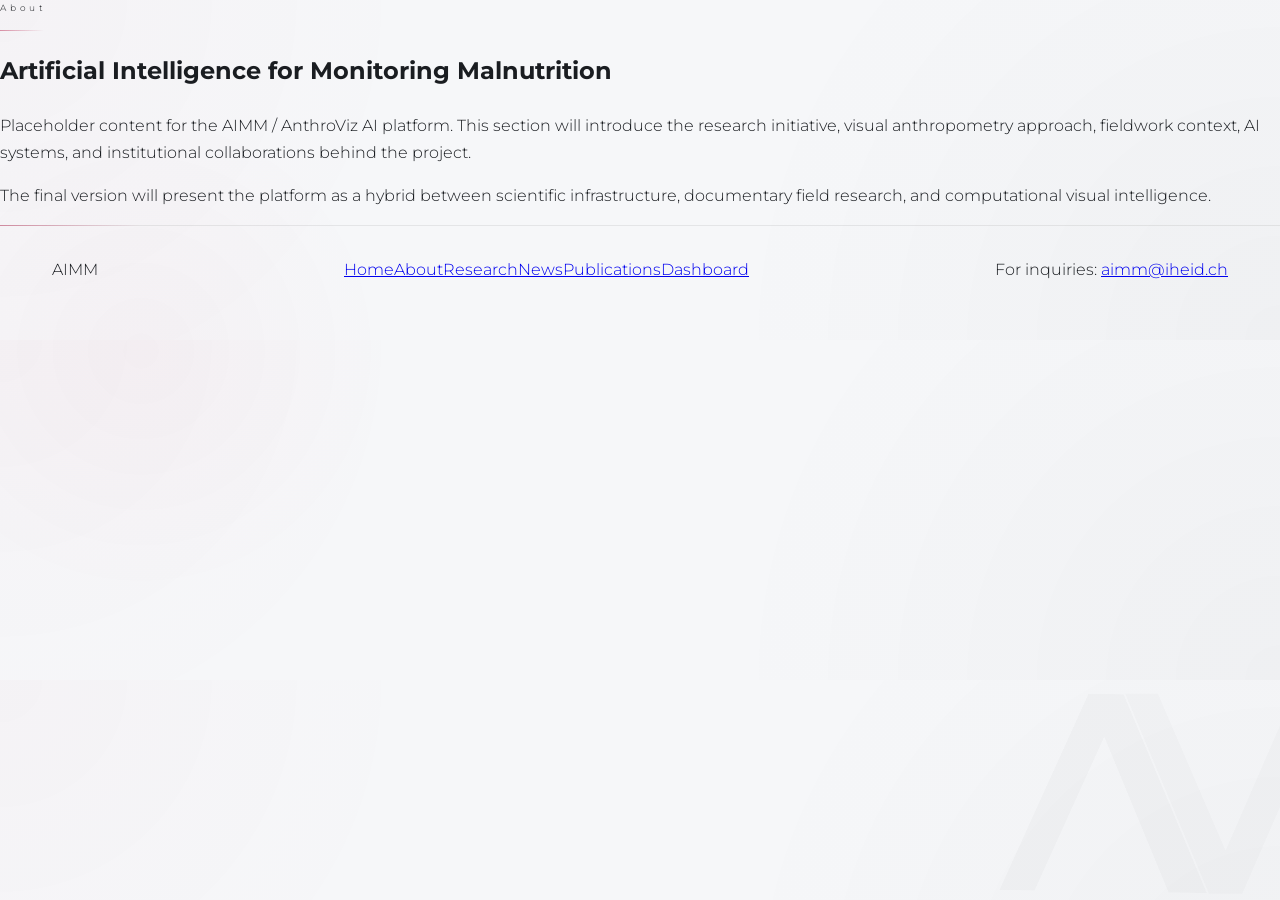
==== about.html @ ec772622 "Create placeholder about section page" ====
<!doctype html><html lang="en"><head><meta charset="utf-8"><meta name="viewport" content="width=device-width, initial-scale=1"><title>About — AIMM</title><link rel="preconnect" href="https://fonts.googleapis.com"><link rel="preconnect" href="https://fonts.gstatic.com" crossorigin><link href="https://fonts.googleapis.com/css2?family=Montserrat:wght@300;400;500;600;700&display=swap" rel="stylesheet"><link rel="stylesheet" href="assets/styles.css"></head><body><main class="page"><section class="text-block"><div class="rail-title">About</div><h1 class="publication-title">Artificial Intelligence for Monitoring Malnutrition</h1><p>Placeholder content for the AIMM / AnthroViz AI platform. This section will introduce the research initiative, visual anthropometry approach, fieldwork context, AI systems, and institutional collaborations behind the project.</p><p>The final version will present the platform as a hybrid between scientific infrastructure, documentary field research, and computational visual intelligence.</p></section></main><footer class="site-footer"><div class="footer-label">AIMM</div><div class="footer-links"><a href="index.html">Home</a><a href="about.html">About</a><a href="project.html">Research</a><a href="updates.html">News</a><a href="publications.html">Publications</a><a href="dashboard.html">Dashboard</a></div><div class="footer-note">For inquiries: <a href="mailto:aimm@iheid.ch">aimm@iheid.ch</a></div></footer></body></html>
---- assets/styles.css ----
:root{--bg:#F6F7F9;--bg2:#EDEFF2;--card:#FFFFFF;--text:#1A1D21;--muted:#5C616B;--disabled:#A0A4AA;--rule:#E1E4E8;--surface:#D8DDE2;--primary:#B3123F;--accent:#B3123F;--highlight:#B3123F;--dark-accent:#6A0F2B;--max:1480px}*{box-sizing:border-box}html{scroll-behavior:smooth}body{margin:0;color:var(--text);background:radial-gradient(circle at top left,rgba(179,18,63,.018),transparent 32%),radial-gradient(circle at bottom right,rgba(26,29,33,.03),transparent 42%),var(--bg);font-family:'Montserrat',ui-sans-serif,system-ui,sans-serif;line-height:1.7;font-weight:300;-webkit-font-smoothing:antialiased;text-rendering:optimizeLegibility;position:relative;overflow-x:hidden}body:before{content:"";position:fixed;right:-12vw;bottom:-18vh;width:42vw;height:42vw;background:url('logos/AV_mono@2x.png') center/contain no-repeat;opacity:.018;pointer-events:none;z-index:0;filter:grayscale(100%)}body:after{content:"";position:fixed;left:-8vw;top:12vh;width:38vw;height:38vw;background:radial-gradient(circle,rgba(179,18,63,.028),transparent 72%);pointer-events:none;z-index:0}.page,.landing-page,.site-footer{position:relative;z-index:1}.landing-header{min-height:100svh;display:flex;align-items:center;justify-content:center;margin:0 auto 140px;max-width:var(--max);padding:8vh 0 15vh;position:relative}.landing-header:before{content:"";position:absolute;inset:10% -6% auto auto;width:44vw;height:44vw;background:url('images/silhouette_system.png') center/contain no-repeat;opacity:.022;mix-blend-mode:multiply;filter:grayscale(100%);pointer-events:none}.landing-header:after{content:"";position:absolute;left:-4vw;top:12vh;width:140px;height:140px;background:url('logos/AV_mono@2x.png') center/contain no-repeat;opacity:.028;filter:grayscale(100%)}.brand-stage{position:relative;width:100%;overflow:hidden;background:rgba(255,255,255,.18);backdrop-filter:blur(18px);border:1px solid rgba(255,255,255,.16);box-shadow:0 30px 80px rgba(26,29,33,.03)}.brand-stage:before{content:"";position:absolute;inset:0;background:linear-gradient(180deg,rgba(255,255,255,.08),rgba(255,255,255,0));pointer-events:none}.full-header-stage{display:flex;align-items:center;justify-content:center;min-height:78vh}.stage-image,.stage-image img{width:100%;height:100%}.stage-image{display:flex;align-items:center;justify-content:center;position:relative}.stage-image:after{content:"";position:absolute;inset:auto 10% -12% 10%;height:28%;background:radial-gradient(circle,rgba(26,29,33,.045),transparent 72%);filter:blur(28px);pointer-events:none}.full-header-stage .stage-image img{width:min(100%,1380px);object-fit:contain;filter:none;position:relative;z-index:2}.landing-editorial-grid{max-width:var(--max);margin:0 auto;display:grid;grid-template-columns:220px minmax(0,1fr);gap:128px;align-items:start;position:relative}.landing-editorial-grid:before{content:"";position:absolute;left:24%;top:8%;width:1px;height:72%;background:linear-gradient(180deg,rgba(179,18,63,.08),transparent)}.news-column{display:flex;flex-direction:column;gap:18px;transform:translateY(42px);position:relative}.sections-column{display:flex;flex-direction:column;gap:38px;position:relative}.section-grid{display:grid;grid-template-columns:repeat(2,minmax(0,1fr));gap:48px 42px}.visual-card{display:flex;flex-direction:column;gap:12px;position:relative}.visual-card figure{aspect-ratio:1/1;overflow:hidden;background:rgba(255,255,255,.32);backdrop-filter:blur(12px);border:1px solid rgba(26,29,33,.11);border-radius:2px;margin:0;transition:border-color .46s ease,box-shadow .46s ease,transform .46s ease;position:relative}.visual-card figure:before{content:"";position:absolute;inset:0;background:linear-gradient(145deg,rgba(255,255,255,.16),rgba(255,255,255,0));pointer-events:none;z-index:1}.visual-card figure:after{content:"";position:absolute;right:10px;bottom:10px;width:22px;height:22px;background:url('logos/AV_mono@2x.png') center/contain no-repeat;opacity:.05;filter:grayscale(100%);transition:opacity .4s ease,transform .4s ease;z-index:2}.visual-card:hover figure:after{opacity:.11;transform:scale(1.04)}.news-card{max-width:180px}.section-card:nth-child(2n){transform:translateY(52px)}.visual-card img{width:100%;height:100%;object-fit:cover;filter:grayscale(100%) brightness(1.03) contrast(.94);transition:transform .62s ease,filter .62s ease}.visual-card:hover figure{border-color:rgba(179,18,63,.34);box-shadow:0 0 0 1px rgba(179,18,63,.07),0 18px 42px rgba(179,18,63,.045),0 40px 80px rgba(26,29,33,.035)}.visual-card:hover img{transform:scale(1.022);filter:grayscale(100%) invert(92%) sepia(22%) saturate(760%) hue-rotate(300deg) brightness(93%) contrast(90%)}.rail-title{margin-bottom:10px;color:var(--text);font-size:9px;letter-spacing:.42em;position:relative;padding-bottom:16px}.rail-title:after{content:"";position:absolute;left:0;bottom:0;width:44px;height:1px;background:linear-gradient(90deg,rgba(179,18,63,.45),rgba(179,18,63,0))}.partners{max-width:var(--max);margin:0 auto;padding-top:150px;position:relative}.partners:before{content:"";position:absolute;left:-8vw;top:20px;width:240px;height:240px;background:url('logos/AV_mono@2x.png') center/contain no-repeat;opacity:.014;filter:grayscale(100%)}.partners:after{content:"";position:absolute;right:0;top:40%;width:24vw;height:24vw;background:radial-gradient(circle,rgba(179,18,63,.022),transparent 74%);pointer-events:none}.site-footer{max-width:var(--max);margin:0 auto;padding:30px 52px 56px;border-top:1px solid rgba(26,29,33,.08);display:flex;justify-content:space-between;align-items:center;gap:22px;flex-wrap:wrap;position:relative}.site-footer:before{content:"";position:absolute;left:0;top:-1px;width:140px;height:1px;background:linear-gradient(90deg,rgba(179,18,63,.42),transparent)}@media(max-width:760px){body:before{width:78vw;height:78vw;right:-22vw;bottom:-10vh;opacity:.015}body:after{display:none}.landing-header:before,.landing-header:after,.partners:before,.partners:after,.landing-editorial-grid:before{display:none}.brand-stage{background:rgba(255,255,255,.12);backdrop-filter:blur(10px);box-shadow:none}.visual-card figure{backdrop-filter:blur(8px)}.page{padding:42px 18px 74px}.landing-page{padding:0 0 74px}.landing-header{min-height:76svh;margin-bottom:56px;padding:9vh 22px 7vh}.brand-stage{margin:0;width:100%}.full-header-stage{min-height:42vh}.full-header-stage .stage-image img{width:min(118%,560px);max-width:none}.landing-editorial-grid{display:block;margin:0;padding:0}.news-column,.sections-column{display:flex;flex-direction:row;gap:16px;overflow-x:auto;scroll-snap-type:x mandatory;-webkit-overflow-scrolling:touch;padding:0 18px 14px;margin-bottom:54px;transform:none}.news-column::-webkit-scrollbar,.sections-column::-webkit-scrollbar{display:none}.news-column .rail-title,.sections-column .rail-title{position:sticky;left:18px;flex:0 0 100%;height:auto;margin:0 0 2px;padding:0 0 12px}.news-card,.section-card{flex:0 0 74vw;max-width:74vw;scroll-snap-align:start}.section-card:nth-child(2n){transform:none}.partners{padding:86px 18px 0}.site-footer{padding:24px 18px 38px;align-items:flex-start}}
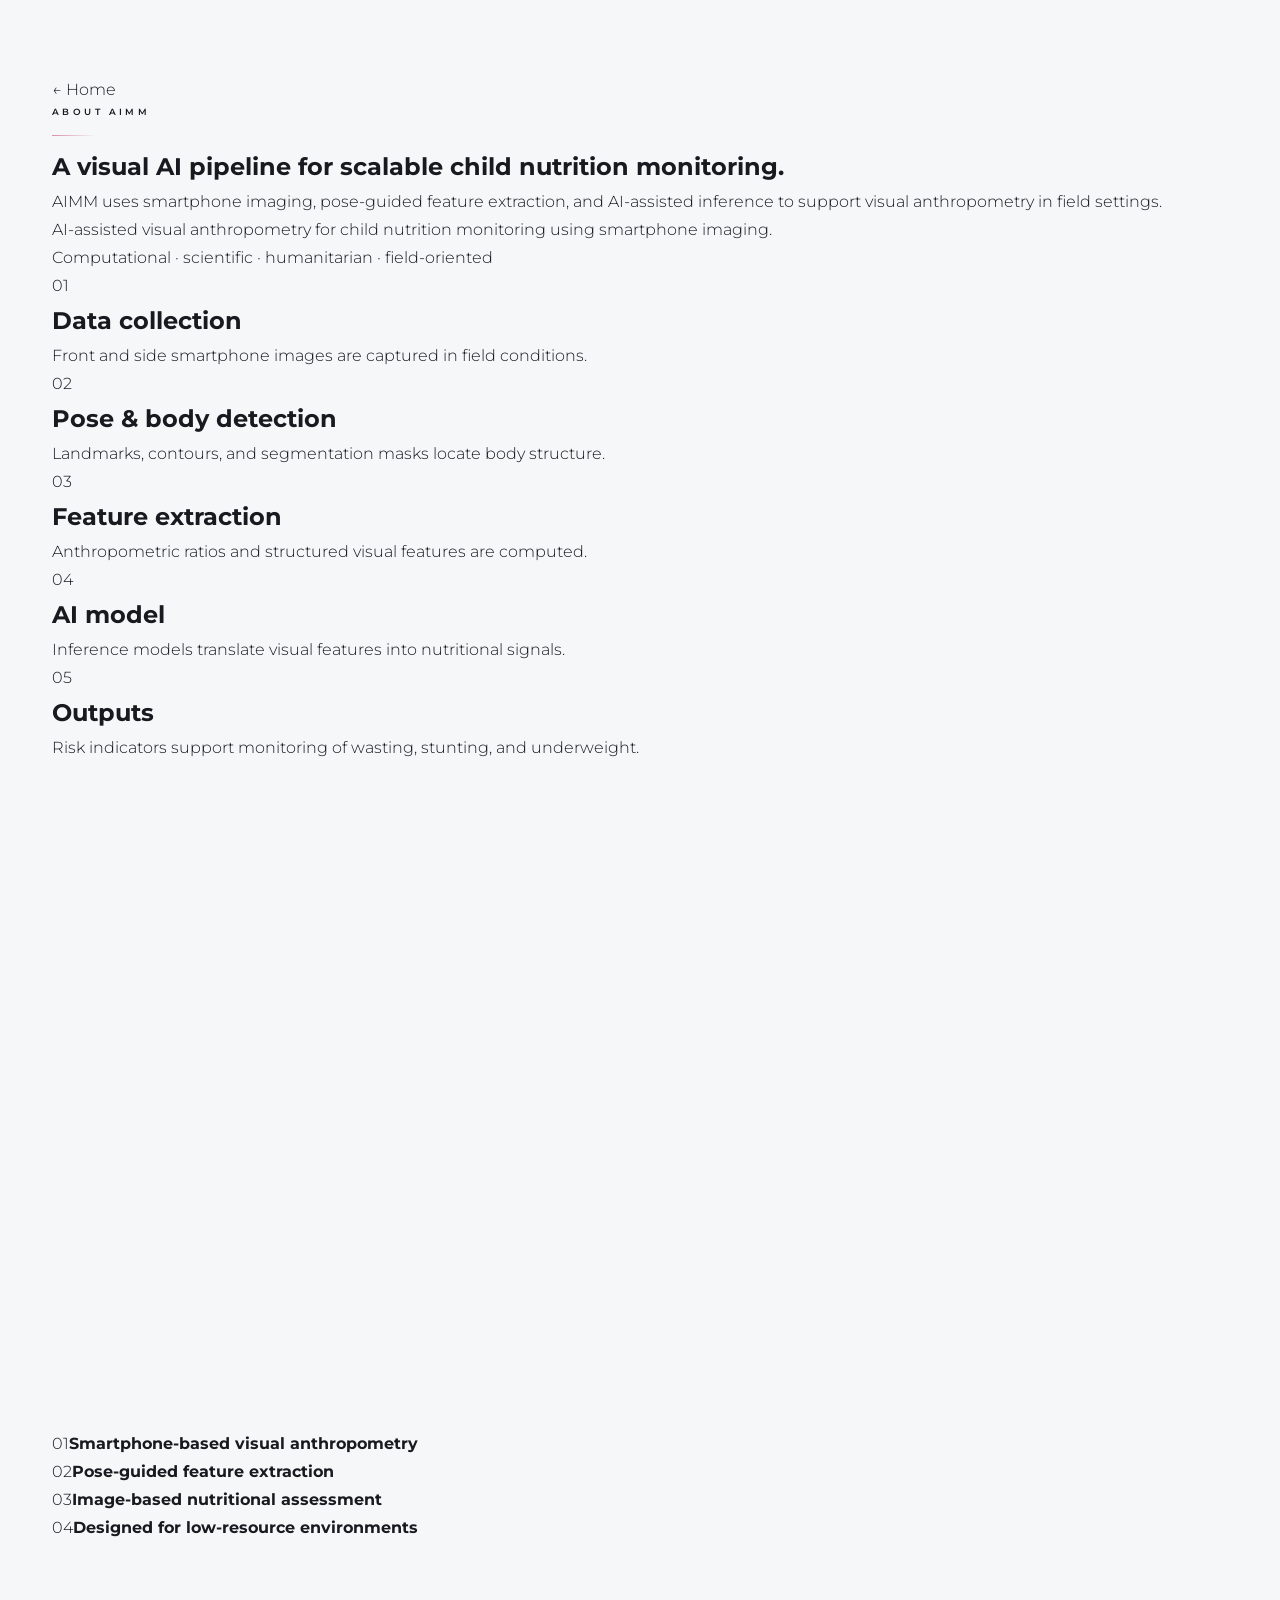
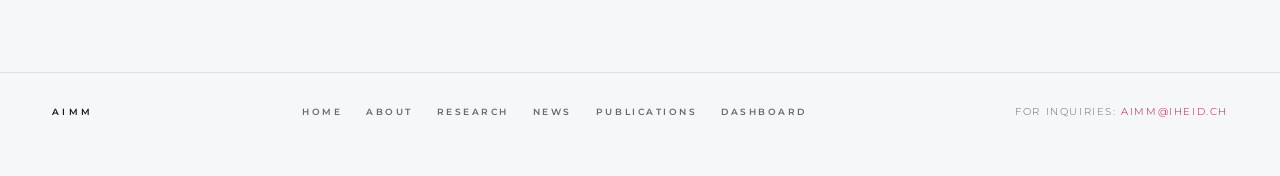
==== commit 50475183: "Replace About page with interactive AIMM pipeline" ====
--- a/about.html
+++ b/about.html
@@ -1 +1,57 @@
-<!doctype html><html lang="en"><head><meta charset="utf-8"><meta name="viewport" content="width=device-width, initial-scale=1"><title>About — AIMM</title><link rel="preconnect" href="https://fonts.googleapis.com"><link rel="preconnect" href="https://fonts.gstatic.com" crossorigin><link href="https://fonts.googleapis.com/css2?family=Montserrat:wght@300;400;500;600;700&display=swap" rel="stylesheet"><link rel="stylesheet" href="assets/styles.css"></head><body><main class="page"><section class="text-block"><div class="rail-title">About</div><h1 class="publication-title">Artificial Intelligence for Monitoring Malnutrition</h1><p>Placeholder content for the AIMM / AnthroViz AI platform. This section will introduce the research initiative, visual anthropometry approach, fieldwork context, AI systems, and institutional collaborations behind the project.</p><p>The final version will present the platform as a hybrid between scientific infrastructure, documentary field research, and computational visual intelligence.</p></section></main><footer class="site-footer"><div class="footer-label">AIMM</div><div class="footer-links"><a href="index.html">Home</a><a href="about.html">About</a><a href="project.html">Research</a><a href="updates.html">News</a><a href="publications.html">Publications</a><a href="dashboard.html">Dashboard</a></div><div class="footer-note">For inquiries: <a href="mailto:aimm@iheid.ch">aimm@iheid.ch</a></div></footer></body></html>+<!doctype html>
+<html lang="en">
+<head>
+  <meta charset="utf-8">
+  <meta name="viewport" content="width=device-width, initial-scale=1">
+  <title>About — AIMM</title>
+  <link rel="preconnect" href="https://fonts.googleapis.com">
+  <link rel="preconnect" href="https://fonts.gstatic.com" crossorigin>
+  <link href="https://fonts.googleapis.com/css2?family=Montserrat:wght@300;400;500;600;700&display=swap" rel="stylesheet">
+  <link rel="stylesheet" href="assets/styles.css">
+  <link rel="stylesheet" href="assets/about.css">
+</head>
+<body>
+<main class="page about-page">
+  <section class="about-hero" aria-labelledby="about-title">
+    <a class="back-link" href="index.html">← Home</a>
+    <div class="rail-title">About AIMM</div>
+    <h1 id="about-title" class="about-page-title">A visual AI pipeline for scalable child nutrition monitoring.</h1>
+    <p class="about-page-intro">AIMM uses smartphone imaging, pose-guided feature extraction, and AI-assisted inference to support visual anthropometry in field settings.</p>
+  </section>
+
+  <section class="about-system-section" aria-label="Interactive AIMM pipeline">
+    <div class="about-system-copy">
+      <p>AI-assisted visual anthropometry for child nutrition monitoring using smartphone imaging.</p>
+      <span>Computational · scientific · humanitarian · field-oriented</span>
+    </div>
+
+    <div class="about-system">
+      <div class="about-system-card card-data"><span>01</span><h2>Data collection</h2><p>Front and side smartphone images are captured in field conditions.</p></div>
+      <div class="about-system-card card-pose"><span>02</span><h2>Pose & body detection</h2><p>Landmarks, contours, and segmentation masks locate body structure.</p></div>
+      <div class="about-system-card card-feature"><span>03</span><h2>Feature extraction</h2><p>Anthropometric ratios and structured visual features are computed.</p></div>
+      <div class="about-system-card card-model"><span>04</span><h2>AI model</h2><p>Inference models translate visual features into nutritional signals.</p></div>
+      <div class="about-system-card card-output"><span>05</span><h2>Outputs</h2><p>Risk indicators support monitoring of wasting, stunting, and underweight.</p></div>
+
+      <svg class="about-system-svg" viewBox="0 0 1160 650" fill="none" xmlns="http://www.w3.org/2000/svg" role="img" aria-label="AIMM visual anthropometry pipeline diagram">
+        <defs><linearGradient id="aboutMagenta" x1="110" y1="0" x2="1050" y2="0" gradientUnits="userSpaceOnUse"><stop stop-color="#B3123F" stop-opacity=".08"/><stop offset=".5" stop-color="#B3123F" stop-opacity=".85"/><stop offset="1" stop-color="#B3123F" stop-opacity=".08"/></linearGradient></defs>
+        <g class="about-grid"><path d="M90 130H1070M90 230H1070M90 330H1070M90 430H1070M180 70V570M340 70V570M520 70V570M700 70V570M880 70V570M1040 70V570"/></g>
+        <path class="about-flow" d="M115 330 C245 150 335 505 470 330 S680 150 805 330 S990 505 1050 330"/>
+        <g class="about-stage about-stage-data" tabindex="0"><rect x="88" y="230" width="108" height="190" rx="22"/><circle cx="142" cy="394" r="5"/><path d="M124 267 C136 250 157 250 169 267"/><path d="M146 278V340"/><path d="M146 302L112 326"/><path d="M146 302L178 326"/><path d="M146 340L119 378"/><path d="M146 340L172 378"/><line class="about-scan" x1="102" y1="292" x2="182" y2="292"/><circle class="about-pulse" cx="146" cy="302" r="24"/></g>
+        <g class="about-stage about-stage-pose" tabindex="0"><path class="about-mask" d="M316 230 C267 268 273 383 317 429 C364 475 421 411 407 316 C399 252 359 214 316 230Z"/><circle cx="350" cy="222" r="15"/><path d="M350 237V328M350 269L299 301M350 269L401 301M350 328L313 407M350 328L386 407"/><circle cx="350" cy="222" r="5"/><circle cx="350" cy="269" r="5"/><circle cx="299" cy="301" r="5"/><circle cx="401" cy="301" r="5"/><circle cx="313" cy="407" r="5"/><circle cx="386" cy="407" r="5"/></g>
+        <g class="about-stage about-stage-features" tabindex="0"><rect x="505" y="224" width="160" height="50" rx="8"/><rect x="505" y="300" width="160" height="50" rx="8"/><rect x="505" y="376" width="160" height="50" rx="8"/><text x="526" y="255">MUAC ratio</text><text x="526" y="331">Body scale</text><text x="526" y="407">Pose vector</text><path class="about-vector-line" d="M458 278L505 249M458 326L505 325M458 374L505 401"/><text class="metric metric-a" x="555" y="205">0.83</text><text class="metric metric-b" x="610" y="454">23 features</text></g>
+        <g class="about-stage about-stage-model" tabindex="0"><circle cx="790" cy="245" r="13"/><circle cx="790" cy="322" r="13"/><circle cx="790" cy="399" r="13"/><circle cx="875" cy="282" r="13"/><circle cx="875" cy="362" r="13"/><path d="M790 245L875 282M790 245L875 362M790 322L875 282M790 322L875 362M790 399L875 282M790 399L875 362"/><path class="about-monogram" d="M742 440L777 214L821 440M762 360H802M853 440L905 214L957 440"/><text x="768" y="486">AIMM inference</text></g>
+        <g class="about-stage about-stage-output" tabindex="0"><rect x="970" y="220" width="116" height="54" rx="10"/><rect x="970" y="300" width="116" height="54" rx="10"/><rect x="970" y="380" width="116" height="54" rx="10"/><text x="998" y="253">Wasting</text><text x="998" y="333">Stunting</text><text x="988" y="413">Underweight</text><path class="risk-line" d="M990 462H1068"/><path class="risk-line active" d="M990 462H1037"/></g>
+      </svg>
+    </div>
+  </section>
+
+  <section class="about-principles" aria-label="AIMM principles">
+    <div class="principle"><span>01</span><strong>Smartphone-based visual anthropometry</strong></div>
+    <div class="principle"><span>02</span><strong>Pose-guided feature extraction</strong></div>
+    <div class="principle"><span>03</span><strong>Image-based nutritional assessment</strong></div>
+    <div class="principle"><span>04</span><strong>Designed for low-resource environments</strong></div>
+  </section>
+</main>
+<footer class="site-footer"><div class="footer-label">AIMM</div><div class="footer-links"><a href="index.html">Home</a><a href="about.html">About</a><a href="project.html">Research</a><a href="updates.html">News</a><a href="publications.html">Publications</a><a href="dashboard.html">Dashboard</a></div><div class="footer-note">For inquiries: <a href="mailto:aimm@iheid.ch">aimm@iheid.ch</a></div></footer>
+</body>
+</html>
--- a/assets/styles.css
+++ b/assets/styles.css
@@ -1 +1,72 @@
-:root{--bg:#F6F7F9;--bg2:#EDEFF2;--card:#FFFFFF;--text:#1A1D21;--muted:#5C616B;--disabled:#A0A4AA;--rule:#E1E4E8;--surface:#D8DDE2;--primary:#B3123F;--accent:#B3123F;--highlight:#B3123F;--dark-accent:#6A0F2B;--max:1480px}*{box-sizing:border-box}html{scroll-behavior:smooth}body{margin:0;color:var(--text);background:radial-gradient(circle at top left,rgba(179,18,63,.018),transparent 32%),radial-gradient(circle at bottom right,rgba(26,29,33,.03),transparent 42%),var(--bg);font-family:'Montserrat',ui-sans-serif,system-ui,sans-serif;line-height:1.7;font-weight:300;-webkit-font-smoothing:antialiased;text-rendering:optimizeLegibility;position:relative;overflow-x:hidden}body:before{content:"";position:fixed;right:-12vw;bottom:-18vh;width:42vw;height:42vw;background:url('logos/AV_mono@2x.png') center/contain no-repeat;opacity:.018;pointer-events:none;z-index:0;filter:grayscale(100%)}body:after{content:"";position:fixed;left:-8vw;top:12vh;width:38vw;height:38vw;background:radial-gradient(circle,rgba(179,18,63,.028),transparent 72%);pointer-events:none;z-index:0}.page,.landing-page,.site-footer{position:relative;z-index:1}.landing-header{min-height:100svh;display:flex;align-items:center;justify-content:center;margin:0 auto 140px;max-width:var(--max);padding:8vh 0 15vh;position:relative}.landing-header:before{content:"";position:absolute;inset:10% -6% auto auto;width:44vw;height:44vw;background:url('images/silhouette_system.png') center/contain no-repeat;opacity:.022;mix-blend-mode:multiply;filter:grayscale(100%);pointer-events:none}.landing-header:after{content:"";position:absolute;left:-4vw;top:12vh;width:140px;height:140px;background:url('logos/AV_mono@2x.png') center/contain no-repeat;opacity:.028;filter:grayscale(100%)}.brand-stage{position:relative;width:100%;overflow:hidden;background:rgba(255,255,255,.18);backdrop-filter:blur(18px);border:1px solid rgba(255,255,255,.16);box-shadow:0 30px 80px rgba(26,29,33,.03)}.brand-stage:before{content:"";position:absolute;inset:0;background:linear-gradient(180deg,rgba(255,255,255,.08),rgba(255,255,255,0));pointer-events:none}.full-header-stage{display:flex;align-items:center;justify-content:center;min-height:78vh}.stage-image,.stage-image img{width:100%;height:100%}.stage-image{display:flex;align-items:center;justify-content:center;position:relative}.stage-image:after{content:"";position:absolute;inset:auto 10% -12% 10%;height:28%;background:radial-gradient(circle,rgba(26,29,33,.045),transparent 72%);filter:blur(28px);pointer-events:none}.full-header-stage .stage-image img{width:min(100%,1380px);object-fit:contain;filter:none;position:relative;z-index:2}.landing-editorial-grid{max-width:var(--max);margin:0 auto;display:grid;grid-template-columns:220px minmax(0,1fr);gap:128px;align-items:start;position:relative}.landing-editorial-grid:before{content:"";position:absolute;left:24%;top:8%;width:1px;height:72%;background:linear-gradient(180deg,rgba(179,18,63,.08),transparent)}.news-column{display:flex;flex-direction:column;gap:18px;transform:translateY(42px);position:relative}.sections-column{display:flex;flex-direction:column;gap:38px;position:relative}.section-grid{display:grid;grid-template-columns:repeat(2,minmax(0,1fr));gap:48px 42px}.visual-card{display:flex;flex-direction:column;gap:12px;position:relative}.visual-card figure{aspect-ratio:1/1;overflow:hidden;background:rgba(255,255,255,.32);backdrop-filter:blur(12px);border:1px solid rgba(26,29,33,.11);border-radius:2px;margin:0;transition:border-color .46s ease,box-shadow .46s ease,transform .46s ease;position:relative}.visual-card figure:before{content:"";position:absolute;inset:0;background:linear-gradient(145deg,rgba(255,255,255,.16),rgba(255,255,255,0));pointer-events:none;z-index:1}.visual-card figure:after{content:"";position:absolute;right:10px;bottom:10px;width:22px;height:22px;background:url('logos/AV_mono@2x.png') center/contain no-repeat;opacity:.05;filter:grayscale(100%);transition:opacity .4s ease,transform .4s ease;z-index:2}.visual-card:hover figure:after{opacity:.11;transform:scale(1.04)}.news-card{max-width:180px}.section-card:nth-child(2n){transform:translateY(52px)}.visual-card img{width:100%;height:100%;object-fit:cover;filter:grayscale(100%) brightness(1.03) contrast(.94);transition:transform .62s ease,filter .62s ease}.visual-card:hover figure{border-color:rgba(179,18,63,.34);box-shadow:0 0 0 1px rgba(179,18,63,.07),0 18px 42px rgba(179,18,63,.045),0 40px 80px rgba(26,29,33,.035)}.visual-card:hover img{transform:scale(1.022);filter:grayscale(100%) invert(92%) sepia(22%) saturate(760%) hue-rotate(300deg) brightness(93%) contrast(90%)}.rail-title{margin-bottom:10px;color:var(--text);font-size:9px;letter-spacing:.42em;position:relative;padding-bottom:16px}.rail-title:after{content:"";position:absolute;left:0;bottom:0;width:44px;height:1px;background:linear-gradient(90deg,rgba(179,18,63,.45),rgba(179,18,63,0))}.partners{max-width:var(--max);margin:0 auto;padding-top:150px;position:relative}.partners:before{content:"";position:absolute;left:-8vw;top:20px;width:240px;height:240px;background:url('logos/AV_mono@2x.png') center/contain no-repeat;opacity:.014;filter:grayscale(100%)}.partners:after{content:"";position:absolute;right:0;top:40%;width:24vw;height:24vw;background:radial-gradient(circle,rgba(179,18,63,.022),transparent 74%);pointer-events:none}.site-footer{max-width:var(--max);margin:0 auto;padding:30px 52px 56px;border-top:1px solid rgba(26,29,33,.08);display:flex;justify-content:space-between;align-items:center;gap:22px;flex-wrap:wrap;position:relative}.site-footer:before{content:"";position:absolute;left:0;top:-1px;width:140px;height:1px;background:linear-gradient(90deg,rgba(179,18,63,.42),transparent)}@media(max-width:760px){body:before{width:78vw;height:78vw;right:-22vw;bottom:-10vh;opacity:.015}body:after{display:none}.landing-header:before,.landing-header:after,.partners:before,.partners:after,.landing-editorial-grid:before{display:none}.brand-stage{background:rgba(255,255,255,.12);backdrop-filter:blur(10px);box-shadow:none}.visual-card figure{backdrop-filter:blur(8px)}.page{padding:42px 18px 74px}.landing-page{padding:0 0 74px}.landing-header{min-height:76svh;margin-bottom:56px;padding:9vh 22px 7vh}.brand-stage{margin:0;width:100%}.full-header-stage{min-height:42vh}.full-header-stage .stage-image img{width:min(118%,560px);max-width:none}.landing-editorial-grid{display:block;margin:0;padding:0}.news-column,.sections-column{display:flex;flex-direction:row;gap:16px;overflow-x:auto;scroll-snap-type:x mandatory;-webkit-overflow-scrolling:touch;padding:0 18px 14px;margin-bottom:54px;transform:none}.news-column::-webkit-scrollbar,.sections-column::-webkit-scrollbar{display:none}.news-column .rail-title,.sections-column .rail-title{position:sticky;left:18px;flex:0 0 100%;height:auto;margin:0 0 2px;padding:0 0 12px}.news-card,.section-card{flex:0 0 74vw;max-width:74vw;scroll-snap-align:start}.section-card:nth-child(2n){transform:none}.partners{padding:86px 18px 0}.site-footer{padding:24px 18px 38px;align-items:flex-start}}+:root{
+  --bg:#F6F7F9;
+  --bg2:#ECEFF2;
+  --text:#171A1E;
+  --muted:#646A73;
+  --rule:#DDE1E6;
+  --primary:#B3123F;
+  --max:1480px;
+}
+*{box-sizing:border-box}
+html{scroll-behavior:smooth}
+body{margin:0;background:var(--bg);color:var(--text);font-family:'Montserrat',ui-sans-serif,system-ui,sans-serif;font-weight:300;line-height:1.75;-webkit-font-smoothing:antialiased;text-rendering:optimizeLegibility;overflow-x:hidden}
+a{color:inherit;text-decoration:none}
+img{display:block;max-width:100%}
+p,h1,h2,h3,figure{margin:0}
+.site-header{display:none}
+.page{max-width:var(--max);margin:0 auto;padding:76px 52px 130px}
+.landing-page{max-width:none;margin:0;padding:0 52px 130px}
+.landing-header{min-height:100svh;max-width:var(--max);margin:0 auto 128px;padding:8vh 0 14vh;display:flex;align-items:center;justify-content:center}
+.brand-stage{display:flex;align-items:center;justify-content:center;width:100%;min-height:74vh;background:transparent;border:0;overflow:hidden}
+.stage-image{width:100%;display:flex;align-items:center;justify-content:center}
+.stage-image img{width:min(100%,1380px);height:auto;object-fit:contain;filter:none}
+.landing-editorial-grid{max-width:var(--max);margin:0 auto;display:grid;grid-template-columns:220px minmax(0,1fr);gap:128px;align-items:start}
+.news-column{display:flex;flex-direction:column;gap:18px;transform:translateY(42px)}
+.sections-column{display:flex;flex-direction:column;gap:38px}
+.section-grid{display:grid;grid-template-columns:repeat(2,minmax(0,1fr));gap:48px 42px}
+.rail-title,.partners-title,.footer-label{font-size:9px;letter-spacing:.38em;text-transform:uppercase;font-weight:600;color:var(--text)}
+.rail-title{margin-bottom:10px;padding-bottom:16px;position:relative}
+.rail-title:after{content:"";position:absolute;left:0;bottom:0;width:44px;height:1px;background:linear-gradient(90deg,rgba(179,18,63,.45),rgba(179,18,63,0))}
+.visual-card{display:flex;flex-direction:column;gap:12px;min-width:0}
+.visual-card figure{display:block;width:100%;aspect-ratio:1/1;overflow:hidden;background:var(--bg2);border:1px solid rgba(26,29,33,.12);border-radius:2px;transition:border-color .42s ease,box-shadow .42s ease}
+.visual-card img{width:100%;height:100%;object-fit:cover;filter:grayscale(100%) brightness(1.03) contrast(.94);transition:transform .55s ease,filter .55s ease}
+.visual-card:hover figure{border-color:rgba(179,18,63,.34);box-shadow:0 14px 30px rgba(179,18,63,.05)}
+.visual-card:hover img{transform:scale(1.022);filter:grayscale(100%) invert(92%) sepia(22%) saturate(760%) hue-rotate(300deg) brightness(93%) contrast(90%)}
+.visual-card strong{display:block;font-size:11px;letter-spacing:.22em;text-transform:uppercase;font-weight:600;line-height:1.55;color:var(--text);overflow-wrap:anywhere}
+.visual-card span,.news-date{display:block;font-size:9px;letter-spacing:.22em;text-transform:uppercase;font-weight:700;color:var(--primary)}
+.news-card{max-width:180px}
+.section-card:nth-child(2n){transform:translateY(52px)}
+.partners{max-width:var(--max);margin:0 auto;padding-top:150px}
+.partners-title{margin-bottom:20px}
+.partners-logo-grid{display:grid;grid-template-columns:repeat(4,minmax(0,1fr));align-items:center;justify-items:center;column-gap:72px;row-gap:36px;border-top:1px solid var(--rule);padding-top:46px}
+.partners-logo-grid img{width:100%;max-width:180px;height:54px;object-fit:contain}
+.site-footer{max-width:var(--max);margin:0 auto;padding:30px 52px 56px;border-top:1px solid rgba(26,29,33,.1);display:flex;align-items:center;justify-content:space-between;gap:22px;flex-wrap:wrap}
+.footer-links{display:flex;gap:24px;flex-wrap:wrap}
+.footer-links a{font-size:9px;letter-spacing:.28em;text-transform:uppercase;font-weight:600;color:var(--muted)}
+.footer-links a:hover,.footer-note a{color:var(--primary)}
+.footer-note{font-size:10px;letter-spacing:.16em;text-transform:uppercase;color:var(--muted)}
+.news-list,.publication-list{border-top:1px solid var(--rule)}
+.news-entry,.publication-item{display:grid;grid-template-columns:150px minmax(0,1fr);gap:52px;padding:54px 0;border-bottom:1px solid var(--rule)}
+.news-entry-tile{display:block;aspect-ratio:1/1;overflow:hidden;border:1px solid rgba(26,29,33,.12);border-radius:2px}
+.news-entry-tile img{width:100%;height:100%;object-fit:cover;filter:grayscale(100%) brightness(1.03) contrast(.94)}
+.tweet-title,.publication-title{margin:0 0 22px;font-size:clamp(38px,4.6vw,76px);line-height:.9;letter-spacing:-.065em;font-weight:500}
+.tweet-text,.publication-abstract,.text-block p,.placeholder-note p{max-width:860px;font-size:17px;line-height:2.05;color:#30343A;font-weight:300}
+.text-block h1{margin-bottom:32px}
+.text-block h2{margin:64px 0 24px;font-size:10px;letter-spacing:.34em;text-transform:uppercase;color:var(--primary)}
+.text-block ol{max-width:860px;font-size:16px;line-height:2;font-weight:300;color:#30343A}
+.publication-magazine-grid{display:grid;grid-template-columns:repeat(2,minmax(0,1fr));gap:90px 54px}
+.publication-card{display:flex;flex-direction:column;gap:22px}
+.publication-cover{position:relative;display:block;aspect-ratio:1/1;overflow:hidden;border:1px solid rgba(26,29,33,.12)}
+.publication-cover img{width:100%;height:100%;object-fit:cover;filter:grayscale(100%) brightness(1.03) contrast(.94)}
+.publication-hover{position:absolute;inset:0;padding:34px;display:flex;align-items:flex-end;background:rgba(246,247,249,.94);opacity:0;transition:opacity .4s ease;overflow:auto}
+.publication-cover:hover .publication-hover{opacity:1}
+.publication-hover p{font-size:14px;line-height:1.9;color:#30343A}
+.publication-year-large{font-size:48px;font-weight:200;letter-spacing:-.04em;color:#B7BCC4;margin-bottom:12px}
+.journal-mark{font-size:9px;letter-spacing:.3em;text-transform:uppercase;color:var(--primary);margin-bottom:18px}
+.publication-caption h2{font-size:clamp(28px,3vw,48px);line-height:1;letter-spacing:-.045em;font-weight:500;margin:0}
+.pub-links{display:flex;gap:18px;margin-top:20px;font-size:10px;letter-spacing:.22em;text-transform:uppercase}
+.pub-links a{color:var(--primary)}
+@media(max-width:1180px){.landing-page{padding-left:34px;padding-right:34px}.landing-editorial-grid{grid-template-columns:1fr;gap:64px}.news-column{display:grid;grid-template-columns:repeat(4,minmax(0,1fr));gap:20px;transform:none}.news-column .rail-title{grid-column:1/-1}.news-card{max-width:none}.section-card:nth-child(2n){transform:none}.publication-magazine-grid{grid-template-columns:1fr;gap:64px}}
+@media(max-width:760px){body{background:var(--bg)}.page{padding:40px 18px 72px}.landing-page{padding:0 18px 72px}.landing-header{min-height:auto;margin:0 auto 42px;padding:42px 0 26px;display:block}.brand-stage{min-height:0;width:100%;display:block;overflow:visible}.stage-image{display:block;width:100%}.stage-image img{width:100%;max-width:100%;height:auto;object-fit:contain}.landing-editorial-grid{display:block;margin:0;padding:0}.news-column{display:grid;grid-template-columns:repeat(2,minmax(0,1fr));gap:18px;margin-bottom:54px;transform:none}.news-column .rail-title{grid-column:1/-1}.sections-column{display:block;margin-bottom:0}.section-grid{display:grid;grid-template-columns:repeat(2,minmax(0,1fr));gap:22px 18px}.sections-column .rail-title{margin-bottom:18px}.news-card,.section-card{max-width:none;transform:none!important}.visual-card{gap:10px}.visual-card figure{display:block;width:100%;min-height:0;box-shadow:none;background:var(--bg2);backdrop-filter:none}.section-card figure,.news-card figure{aspect-ratio:1/1}.visual-card strong{font-size:9.5px;letter-spacing:.14em;line-height:1.45}.visual-card span,.news-date{font-size:8.5px;letter-spacing:.13em}.partners{padding:76px 0 0}.partners-logo-grid{grid-template-columns:repeat(2,minmax(0,1fr));column-gap:24px;row-gap:24px;padding-top:28px}.partners-logo-grid img{max-width:140px;height:42px;width:100%;object-fit:contain}.site-footer{padding:24px 18px 38px;align-items:flex-start}.footer-links{width:100%;display:grid;grid-template-columns:repeat(2,minmax(0,1fr));gap:10px 16px}.footer-links a{font-size:8.5px;letter-spacing:.16em;min-height:30px}.footer-note{font-size:9px;letter-spacing:.14em;line-height:1.6}.news-entry,.publication-item{grid-template-columns:1fr;gap:18px;padding:40px 0}.news-entry-tile{width:min(100%,240px)}.tweet-title,.publication-title{font-size:clamp(31px,10vw,48px)}.publication-hover{position:relative;opacity:1;padding:20px 0 0;background:transparent}.publication-hover p{font-size:15px;line-height:1.8}.publication-year-large{font-size:36px}}
+@media(max-width:430px){.landing-page{padding-left:16px;padding-right:16px}.news-column{gap:16px}.section-grid{gap:20px 16px}.partners-logo-grid{grid-template-columns:1fr;row-gap:22px}.partners-logo-grid img{max-width:170px;height:46px}.footer-links{grid-template-columns:1fr 1fr}}
+@media(hover:none){.visual-card:hover figure{border-color:rgba(26,29,33,.12);box-shadow:none}.visual-card:hover img{transform:none;filter:grayscale(100%) brightness(1.03) contrast(.94)}}
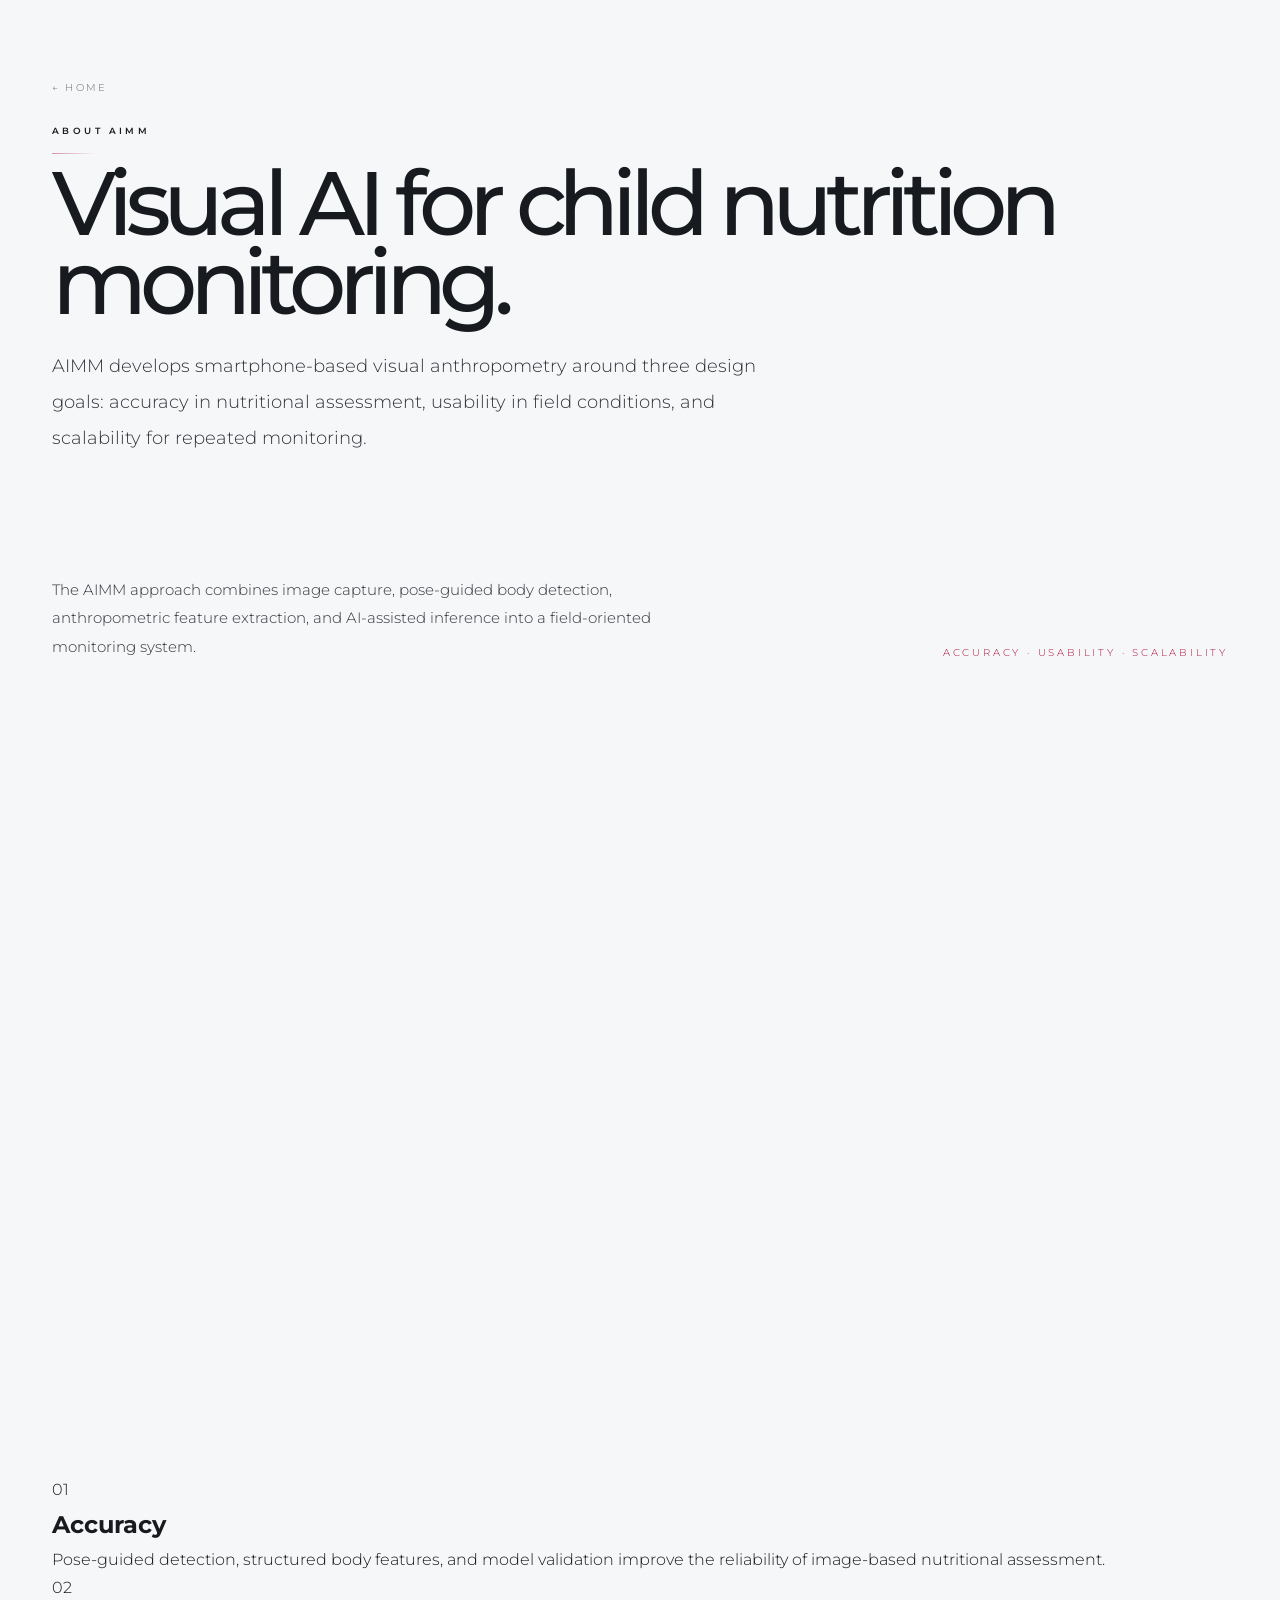
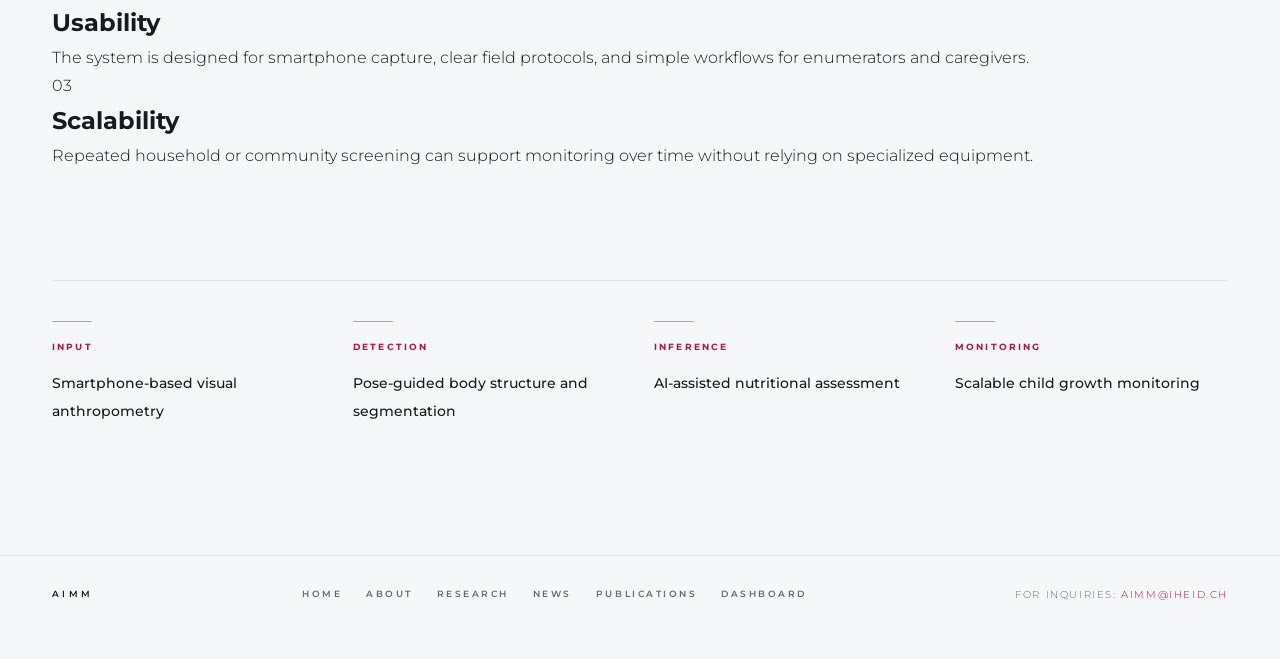
==== commit 9e049856: "Refocus About page on accuracy usability scalability" ====
--- a/about.html
+++ b/about.html
@@ -15,41 +15,55 @@
   <section class="about-hero" aria-labelledby="about-title">
     <a class="back-link" href="index.html">← Home</a>
     <div class="rail-title">About AIMM</div>
-    <h1 id="about-title" class="about-page-title">A visual AI pipeline for scalable child nutrition monitoring.</h1>
-    <p class="about-page-intro">AIMM uses smartphone imaging, pose-guided feature extraction, and AI-assisted inference to support visual anthropometry in field settings.</p>
+    <h1 id="about-title" class="about-page-title">Visual AI for child nutrition monitoring.</h1>
+    <p class="about-page-intro">AIMM develops smartphone-based visual anthropometry around three design goals: accuracy in nutritional assessment, usability in field conditions, and scalability for repeated monitoring.</p>
   </section>
 
-  <section class="about-system-section" aria-label="Interactive AIMM pipeline">
+  <section class="about-system-section" aria-label="AIMM approach: accuracy, usability, scalability">
     <div class="about-system-copy">
-      <p>AI-assisted visual anthropometry for child nutrition monitoring using smartphone imaging.</p>
-      <span>Computational · scientific · humanitarian · field-oriented</span>
+      <p>The AIMM approach combines image capture, pose-guided body detection, anthropometric feature extraction, and AI-assisted inference into a field-oriented monitoring system.</p>
+      <span>Accuracy · Usability · Scalability</span>
     </div>
 
-    <div class="about-system">
-      <div class="about-system-card card-data"><span>01</span><h2>Data collection</h2><p>Front and side smartphone images are captured in field conditions.</p></div>
-      <div class="about-system-card card-pose"><span>02</span><h2>Pose & body detection</h2><p>Landmarks, contours, and segmentation masks locate body structure.</p></div>
-      <div class="about-system-card card-feature"><span>03</span><h2>Feature extraction</h2><p>Anthropometric ratios and structured visual features are computed.</p></div>
-      <div class="about-system-card card-model"><span>04</span><h2>AI model</h2><p>Inference models translate visual features into nutritional signals.</p></div>
-      <div class="about-system-card card-output"><span>05</span><h2>Outputs</h2><p>Risk indicators support monitoring of wasting, stunting, and underweight.</p></div>
+    <div class="approach-system">
+      <svg class="approach-svg" viewBox="0 0 1180 760" fill="none" xmlns="http://www.w3.org/2000/svg" role="img" aria-label="AIMM approach centered on accuracy, usability and scalability">
+        <defs>
+          <linearGradient id="axisMagenta" x1="190" y1="160" x2="990" y2="600" gradientUnits="userSpaceOnUse"><stop stop-color="#B3123F" stop-opacity=".12"/><stop offset=".5" stop-color="#B3123F" stop-opacity=".85"/><stop offset="1" stop-color="#B3123F" stop-opacity=".12"/></linearGradient>
+        </defs>
+        <g class="refined-grid"><path d="M100 140H1080M100 260H1080M100 380H1080M100 500H1080M100 620H1080M180 80V680M340 80V680M500 80V680M660 80V680M820 80V680M980 80V680"/></g>
+        <g class="system-rings"><circle cx="590" cy="380" r="250"/><circle cx="590" cy="380" r="170"/><circle cx="590" cy="380" r="92"/></g>
+        <path class="tri-axis" d="M590 116L880 548H300L590 116Z"/>
+        <path class="tri-axis secondary" d="M590 164L828 520H352L590 164Z"/>
 
-      <svg class="about-system-svg" viewBox="0 0 1160 650" fill="none" xmlns="http://www.w3.org/2000/svg" role="img" aria-label="AIMM visual anthropometry pipeline diagram">
-        <defs><linearGradient id="aboutMagenta" x1="110" y1="0" x2="1050" y2="0" gradientUnits="userSpaceOnUse"><stop stop-color="#B3123F" stop-opacity=".08"/><stop offset=".5" stop-color="#B3123F" stop-opacity=".85"/><stop offset="1" stop-color="#B3123F" stop-opacity=".08"/></linearGradient></defs>
-        <g class="about-grid"><path d="M90 130H1070M90 230H1070M90 330H1070M90 430H1070M180 70V570M340 70V570M520 70V570M700 70V570M880 70V570M1040 70V570"/></g>
-        <path class="about-flow" d="M115 330 C245 150 335 505 470 330 S680 150 805 330 S990 505 1050 330"/>
-        <g class="about-stage about-stage-data" tabindex="0"><rect x="88" y="230" width="108" height="190" rx="22"/><circle cx="142" cy="394" r="5"/><path d="M124 267 C136 250 157 250 169 267"/><path d="M146 278V340"/><path d="M146 302L112 326"/><path d="M146 302L178 326"/><path d="M146 340L119 378"/><path d="M146 340L172 378"/><line class="about-scan" x1="102" y1="292" x2="182" y2="292"/><circle class="about-pulse" cx="146" cy="302" r="24"/></g>
-        <g class="about-stage about-stage-pose" tabindex="0"><path class="about-mask" d="M316 230 C267 268 273 383 317 429 C364 475 421 411 407 316 C399 252 359 214 316 230Z"/><circle cx="350" cy="222" r="15"/><path d="M350 237V328M350 269L299 301M350 269L401 301M350 328L313 407M350 328L386 407"/><circle cx="350" cy="222" r="5"/><circle cx="350" cy="269" r="5"/><circle cx="299" cy="301" r="5"/><circle cx="401" cy="301" r="5"/><circle cx="313" cy="407" r="5"/><circle cx="386" cy="407" r="5"/></g>
-        <g class="about-stage about-stage-features" tabindex="0"><rect x="505" y="224" width="160" height="50" rx="8"/><rect x="505" y="300" width="160" height="50" rx="8"/><rect x="505" y="376" width="160" height="50" rx="8"/><text x="526" y="255">MUAC ratio</text><text x="526" y="331">Body scale</text><text x="526" y="407">Pose vector</text><path class="about-vector-line" d="M458 278L505 249M458 326L505 325M458 374L505 401"/><text class="metric metric-a" x="555" y="205">0.83</text><text class="metric metric-b" x="610" y="454">23 features</text></g>
-        <g class="about-stage about-stage-model" tabindex="0"><circle cx="790" cy="245" r="13"/><circle cx="790" cy="322" r="13"/><circle cx="790" cy="399" r="13"/><circle cx="875" cy="282" r="13"/><circle cx="875" cy="362" r="13"/><path d="M790 245L875 282M790 245L875 362M790 322L875 282M790 322L875 362M790 399L875 282M790 399L875 362"/><path class="about-monogram" d="M742 440L777 214L821 440M762 360H802M853 440L905 214L957 440"/><text x="768" y="486">AIMM inference</text></g>
-        <g class="about-stage about-stage-output" tabindex="0"><rect x="970" y="220" width="116" height="54" rx="10"/><rect x="970" y="300" width="116" height="54" rx="10"/><rect x="970" y="380" width="116" height="54" rx="10"/><text x="998" y="253">Wasting</text><text x="998" y="333">Stunting</text><text x="988" y="413">Underweight</text><path class="risk-line" d="M990 462H1068"/><path class="risk-line active" d="M990 462H1037"/></g>
+        <g class="pillar-node accuracy-node" tabindex="0"><circle cx="590" cy="116" r="54"/><circle cx="590" cy="116" r="24"/><path d="M562 116H618M590 88V144M570 96L610 136M610 96L570 136"/><text x="546" y="198">Accuracy</text></g>
+        <g class="pillar-node usability-node" tabindex="0"><circle cx="300" cy="548" r="54"/><rect x="272" y="505" width="56" height="86" rx="12"/><path d="M286 534C294 522 306 522 314 534M300 545V570M300 555L284 565M300 555L316 565"/><text x="254" y="633">Usability</text></g>
+        <g class="pillar-node scalability-node" tabindex="0"><circle cx="880" cy="548" r="54"/><circle cx="860" cy="530" r="9"/><circle cx="900" cy="530" r="9"/><circle cx="880" cy="570" r="9"/><path d="M860 530L900 530M860 530L880 570M900 530L880 570"/><text x="824" y="633">Scalability</text></g>
+
+        <g class="core-system"><circle cx="590" cy="380" r="72"/><path class="core-monogram" d="M535 424L566 333L596 424M550 392H582M610 424L642 333L672 424"/><text x="544" y="468">AIMM</text></g>
+
+        <g class="micro-pipeline">
+          <rect x="438" y="348" width="76" height="64" rx="10"/><text x="454" y="386">Image</text>
+          <rect x="552" y="278" width="76" height="64" rx="10"/><text x="570" y="316">Pose</text>
+          <rect x="666" y="348" width="76" height="64" rx="10"/><text x="680" y="386">Model</text>
+          <path d="M514 380C538 350 552 332 552 310M628 310C650 332 666 350 666 380M514 380C555 424 625 424 666 380"/>
+        </g>
+
+        <g class="data-signals"><path d="M590 170C590 245 590 285 590 308"/><path d="M350 526C418 482 477 443 530 409"/><path d="M830 526C762 482 703 443 650 409"/><circle cx="590" cy="248" r="4"/><circle cx="452" cy="458" r="4"/><circle cx="728" cy="458" r="4"/></g>
+
+        <g class="output-strip"><rect x="405" y="620" width="370" height="54" rx="2"/><text x="430" y="653">Wasting</text><text x="545" y="653">Stunting</text><text x="660" y="653">Underweight</text><path d="M430 635H500M545 635H614M660 635H748"/></g>
       </svg>
+
+      <div class="pillar-card accuracy-card"><span>01</span><h2>Accuracy</h2><p>Pose-guided detection, structured body features, and model validation improve the reliability of image-based nutritional assessment.</p></div>
+      <div class="pillar-card usability-card"><span>02</span><h2>Usability</h2><p>The system is designed for smartphone capture, clear field protocols, and simple workflows for enumerators and caregivers.</p></div>
+      <div class="pillar-card scalability-card"><span>03</span><h2>Scalability</h2><p>Repeated household or community screening can support monitoring over time without relying on specialized equipment.</p></div>
     </div>
   </section>
 
-  <section class="about-principles" aria-label="AIMM principles">
-    <div class="principle"><span>01</span><strong>Smartphone-based visual anthropometry</strong></div>
-    <div class="principle"><span>02</span><strong>Pose-guided feature extraction</strong></div>
-    <div class="principle"><span>03</span><strong>Image-based nutritional assessment</strong></div>
-    <div class="principle"><span>04</span><strong>Designed for low-resource environments</strong></div>
+  <section class="about-principles refined-principles" aria-label="AIMM technical foundations">
+    <div class="principle"><span>Input</span><strong>Smartphone-based visual anthropometry</strong></div>
+    <div class="principle"><span>Detection</span><strong>Pose-guided body structure and segmentation</strong></div>
+    <div class="principle"><span>Inference</span><strong>AI-assisted nutritional assessment</strong></div>
+    <div class="principle"><span>Monitoring</span><strong>Scalable child growth monitoring</strong></div>
   </section>
 </main>
 <footer class="site-footer"><div class="footer-label">AIMM</div><div class="footer-links"><a href="index.html">Home</a><a href="about.html">About</a><a href="project.html">Research</a><a href="updates.html">News</a><a href="publications.html">Publications</a><a href="dashboard.html">Dashboard</a></div><div class="footer-note">For inquiries: <a href="mailto:aimm@iheid.ch">aimm@iheid.ch</a></div></footer>
--- a/assets/about.css
+++ b/assets/about.css
@@ -0,0 +1 @@
+.about-page{padding-top:72px}.about-hero{margin-bottom:80px}.back-link{display:inline-block;margin-bottom:26px;font-size:10px;letter-spacing:.22em;text-transform:uppercase;color:var(--muted)}.back-link:hover{color:var(--primary)}.about-page-title{max-width:1040px;font-size:clamp(52px,7vw,112px);line-height:.88;letter-spacing:-.08em;font-weight:500;margin:0 0 26px}.about-page-intro{max-width:720px;font-size:18px;line-height:2;color:#30343A}.about-system-section{position:relative;padding:40px 0 110px}.about-system-copy{display:flex;justify-content:space-between;gap:40px;margin-bottom:48px;align-items:end}.about-system-copy p{max-width:640px;font-size:15px;line-height:1.9;color:#30343A}.about-system-copy span{font-size:10px;letter-spacing:.28em;text-transform:uppercase;color:var(--primary)}.about-system{position:relative;min-height:760px}.about-system-svg{width:100%;height:auto;display:block}.about-grid path{stroke:rgba(23,26,30,.07);stroke-width:1}.about-flow{stroke:url(#aboutMagenta);stroke-width:2.4;stroke-dasharray:1400;stroke-dashoffset:1400;animation:flowMove 11s ease-in-out infinite}.about-stage path,.about-stage rect,.about-stage circle,.about-stage line{stroke:#15181C;stroke-width:1.25;fill:none;transition:all .4s ease}.about-stage text{fill:#15181C;font-size:14px;letter-spacing:.04em}.about-stage:hover path,.about-stage:hover rect,.about-stage:hover circle,.about-stage:focus path,.about-stage:focus rect,.about-stage:focus circle{stroke:#B3123F}.about-stage circle{fill:#F6F7F9}.about-stage-pose circle,.about-stage-model circle{fill:#B3123F;stroke:#B3123F}.about-mask{fill:rgba(179,18,63,.08)!important;stroke:#B3123F!important}.about-monogram{stroke:#B3123F!important;stroke-width:2}.about-vector-line{stroke:#B3123F!important}.risk-line{stroke:rgba(23,26,30,.2)!important;stroke-width:3!important}.risk-line.active{stroke:#B3123F!important}.metric{fill:#B3123F!important;font-size:11px;letter-spacing:.18em;text-transform:uppercase;animation:breathe 4s ease-in-out infinite}.metric-b{animation-delay:1s}.about-scan{stroke:#B3123F!important;animation:scanMove 3.6s ease-in-out infinite}.about-pulse{stroke:#B3123F!important;opacity:.4;animation:pulse 2.4s ease-in-out infinite}.about-system-card{position:absolute;width:240px;padding:20px;background:rgba(255,255,255,.68);border:1px solid rgba(23,26,30,.08);backdrop-filter:blur(12px)}.about-system-card span{display:block;margin-bottom:10px;font-size:9px;letter-spacing:.24em;text-transform:uppercase;color:var(--primary);font-weight:700}.about-system-card h2{font-size:16px;letter-spacing:-.02em;font-weight:500;margin:0 0 10px}.about-system-card p{font-size:13px;line-height:1.8;color:#454B54}.card-data{left:0;top:18px}.card-pose{left:160px;bottom:80px}.card-feature{left:460px;top:0}.card-model{right:170px;bottom:70px}.card-output{right:0;top:18px}.about-principles{display:grid;grid-template-columns:repeat(4,minmax(0,1fr));gap:28px;padding-top:40px;border-top:1px solid var(--rule)}.principle{padding-top:18px;position:relative}.principle:before{content:"";position:absolute;top:0;left:0;width:40px;height:1px;background:rgba(179,18,63,.45)}.principle span{display:block;margin-bottom:14px;font-size:9px;letter-spacing:.24em;text-transform:uppercase;color:var(--primary);font-weight:700}.principle strong{font-size:14px;line-height:1.7;font-weight:500}@keyframes flowMove{0%{stroke-dashoffset:1400;opacity:.15}40%{stroke-dashoffset:0;opacity:1}100%{stroke-dashoffset:-1400;opacity:.15}}@keyframes scanMove{0%,100%{transform:translateY(-18px);opacity:0}45%{opacity:1}65%{transform:translateY(92px);opacity:1}}@keyframes pulse{0%,100%{transform:scale(.7);opacity:.08}50%{transform:scale(1);opacity:.42}}@keyframes breathe{0%,100%{opacity:.35}50%{opacity:1}}@media(max-width:1180px){.about-system{min-height:980px}.about-system-card{position:relative;left:auto!important;right:auto!important;top:auto!important;bottom:auto!important;width:100%;margin-bottom:18px;background:transparent;backdrop-filter:none}.about-principles{grid-template-columns:repeat(2,minmax(0,1fr))}}@media(max-width:760px){.about-page{padding-top:34px}.about-page-title{font-size:clamp(42px,14vw,72px)}.about-page-intro{font-size:16px;line-height:1.9}.about-system-section{padding:16px 0 70px}.about-system-copy{display:block;margin-bottom:24px}.about-system-copy span{display:block;margin-top:18px}.about-system{min-height:auto;display:flex;flex-direction:column;gap:14px}.about-system-svg{order:-1}.about-system-card{padding:18px 0;border:0;border-top:1px solid rgba(23,26,30,.08)}.about-flow,.about-scan,.about-pulse,.metric{animation:none}.about-principles{grid-template-columns:1fr;gap:18px}}
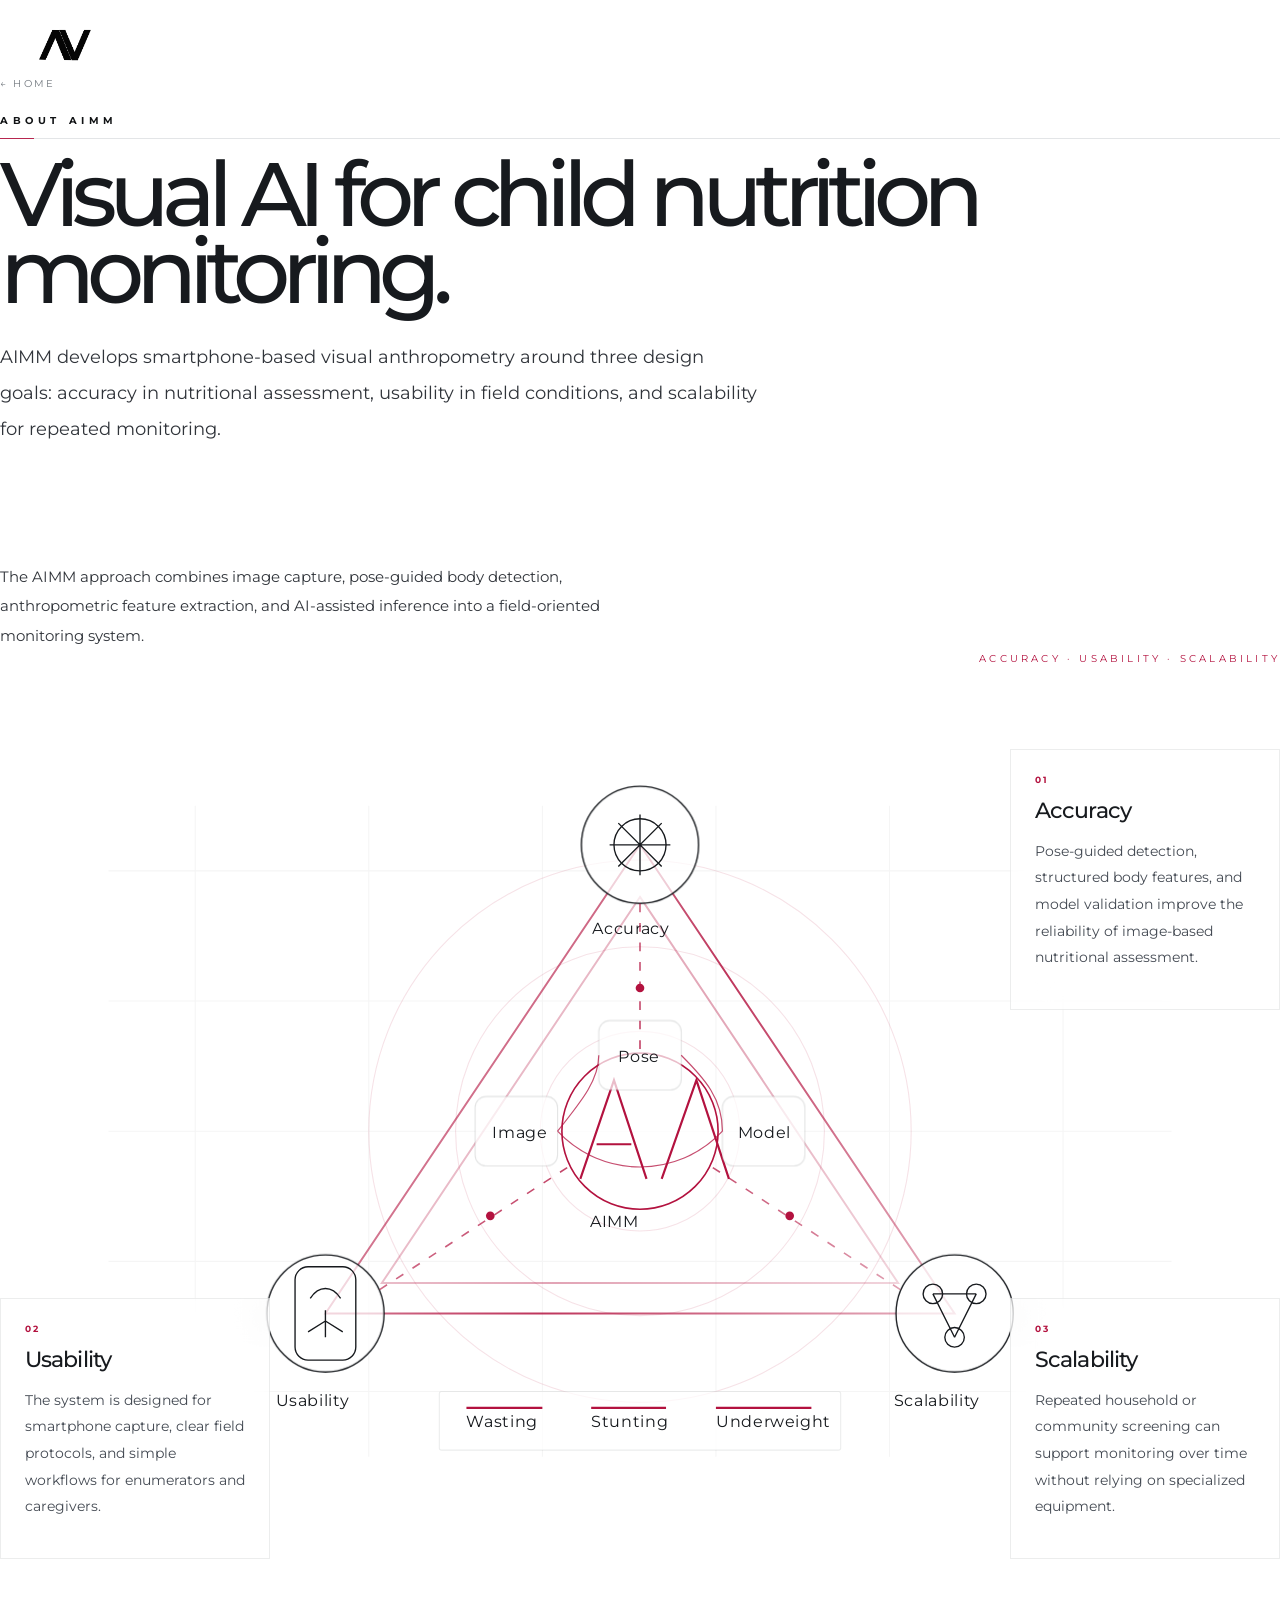
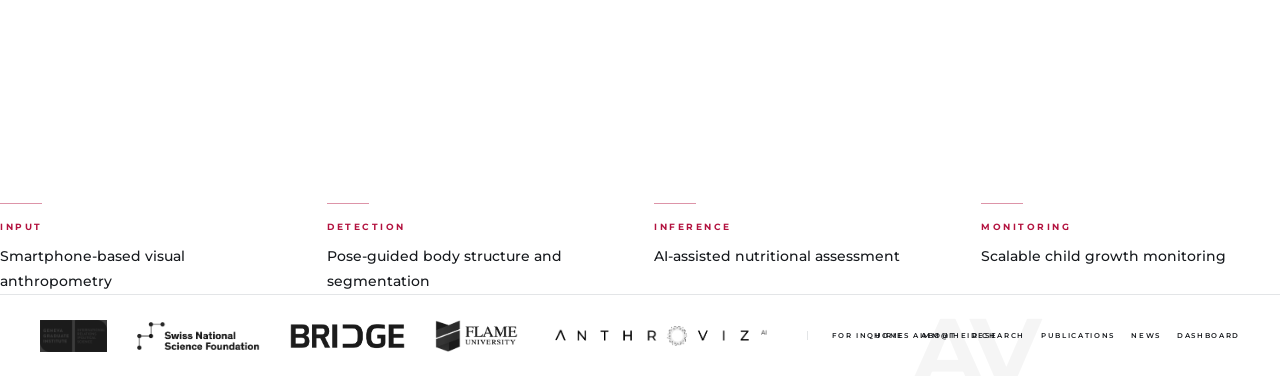
==== commit 03e670ef: "Unify about page header and footer system" ====
--- a/about.html
+++ b/about.html
@@ -11,6 +11,7 @@
   <link rel="stylesheet" href="assets/about.css">
 </head>
 <body>
+<div class="top-monogram"><a href="index.html"><img src="assets/logos/av-mono_bw@3x.png" alt="AnthroViz monogram"></a></div>
 <main class="page about-page">
   <section class="about-hero" aria-labelledby="about-title">
     <a class="back-link" href="index.html">← Home</a>
@@ -66,6 +67,6 @@
     <div class="principle"><span>Monitoring</span><strong>Scalable child growth monitoring</strong></div>
   </section>
 </main>
-<footer class="site-footer"><div class="footer-label">AIMM</div><div class="footer-links"><a href="index.html">Home</a><a href="about.html">About</a><a href="project.html">Research</a><a href="updates.html">News</a><a href="publications.html">Publications</a><a href="dashboard.html">Dashboard</a></div><div class="footer-note">For inquiries: <a href="mailto:aimm@iheid.ch">aimm@iheid.ch</a></div></footer>
+<footer class="site-footer"><div class="footer-partners"><img src="assets/logos/geneva.png" alt="Geneva Graduate Institute"><img src="assets/logos/snsf.png" alt="Swiss National Science Foundation"><img src="assets/logos/bridge.png" alt="BRIDGE Programme"><img src="assets/logos/flame.png" alt="FLAME University"><img class="footer-av" src="assets/logos/av-banner_bw@3x.png" alt="AnthroViz AI"></div><div class="footer-identity"><div class="footer-note">For inquiries <a href="mailto:aimm@iheid.ch">aimm@iheid.ch</a></div></div><nav class="footer-links"><a href="index.html">Home</a><a href="about.html">About</a><a href="project.html">Research</a><a href="publications.html">Publications</a><a href="updates.html">News</a><a href="dashboard.html">Dashboard</a></nav></footer>
 </body>
 </html>
--- a/assets/styles.css
+++ b/assets/styles.css
@@ -1,72 +1,464 @@
+/* AnthroViz refined landing system */
 :root{
-  --bg:#F6F7F9;
-  --bg2:#ECEFF2;
+  --bg:#FFFFFF;
+  --panel:#FBFBFA;
+  --panel-quiet:#F6F7F7;
+  --silver:#D8DDE2;
+  --silver-line:#E3E5E7;
+  --silver-deep:#AEB5BA;
+  --ink:#111315;
   --text:#171A1E;
-  --muted:#646A73;
-  --rule:#DDE1E6;
+  --muted:#747A80;
   --primary:#B3123F;
-  --max:1480px;
+  --primary-soft:#E11D48;
+  --dark:#0D0D0D;
+  --gutter:40px;
+  --footer-h:82px;
 }
 *{box-sizing:border-box}
-html{scroll-behavior:smooth}
-body{margin:0;background:var(--bg);color:var(--text);font-family:'Montserrat',ui-sans-serif,system-ui,sans-serif;font-weight:300;line-height:1.75;-webkit-font-smoothing:antialiased;text-rendering:optimizeLegibility;overflow-x:hidden}
-a{color:inherit;text-decoration:none}
+html,body{height:100%;scroll-behavior:smooth}
+body{
+  margin:0;
+  background:#fff;
+  color:var(--text);
+  font-family:'Montserrat',sans-serif;
+  overflow:hidden;
+  -webkit-font-smoothing:antialiased;
+  text-rendering:optimizeLegibility;
+  display:flex;
+  flex-direction:column;
+}
+a{text-decoration:none;color:inherit}
 img{display:block;max-width:100%}
-p,h1,h2,h3,figure{margin:0}
-.site-header{display:none}
-.page{max-width:var(--max);margin:0 auto;padding:76px 52px 130px}
-.landing-page{max-width:none;margin:0;padding:0 52px 130px}
-.landing-header{min-height:100svh;max-width:var(--max);margin:0 auto 128px;padding:8vh 0 14vh;display:flex;align-items:center;justify-content:center}
-.brand-stage{display:flex;align-items:center;justify-content:center;width:100%;min-height:74vh;background:transparent;border:0;overflow:hidden}
-.stage-image{width:100%;display:flex;align-items:center;justify-content:center}
-.stage-image img{width:min(100%,1380px);height:auto;object-fit:contain;filter:none}
-.landing-editorial-grid{max-width:var(--max);margin:0 auto;display:grid;grid-template-columns:220px minmax(0,1fr);gap:128px;align-items:start}
-.news-column{display:flex;flex-direction:column;gap:18px;transform:translateY(42px)}
-.sections-column{display:flex;flex-direction:column;gap:38px}
-.section-grid{display:grid;grid-template-columns:repeat(2,minmax(0,1fr));gap:48px 42px}
-.rail-title,.partners-title,.footer-label{font-size:9px;letter-spacing:.38em;text-transform:uppercase;font-weight:600;color:var(--text)}
-.rail-title{margin-bottom:10px;padding-bottom:16px;position:relative}
-.rail-title:after{content:"";position:absolute;left:0;bottom:0;width:44px;height:1px;background:linear-gradient(90deg,rgba(179,18,63,.45),rgba(179,18,63,0))}
-.visual-card{display:flex;flex-direction:column;gap:12px;min-width:0}
-.visual-card figure{display:block;width:100%;aspect-ratio:1/1;overflow:hidden;background:var(--bg2);border:1px solid rgba(26,29,33,.12);border-radius:2px;transition:border-color .42s ease,box-shadow .42s ease}
-.visual-card img{width:100%;height:100%;object-fit:cover;filter:grayscale(100%) brightness(1.03) contrast(.94);transition:transform .55s ease,filter .55s ease}
-.visual-card:hover figure{border-color:rgba(179,18,63,.34);box-shadow:0 14px 30px rgba(179,18,63,.05)}
-.visual-card:hover img{transform:scale(1.022);filter:grayscale(100%) invert(92%) sepia(22%) saturate(760%) hue-rotate(300deg) brightness(93%) contrast(90%)}
-.visual-card strong{display:block;font-size:11px;letter-spacing:.22em;text-transform:uppercase;font-weight:600;line-height:1.55;color:var(--text);overflow-wrap:anywhere}
-.visual-card span,.news-date{display:block;font-size:9px;letter-spacing:.22em;text-transform:uppercase;font-weight:700;color:var(--primary)}
-.news-card{max-width:180px}
-.section-card:nth-child(2n){transform:translateY(52px)}
-.partners{max-width:var(--max);margin:0 auto;padding-top:150px}
-.partners-title{margin-bottom:20px}
-.partners-logo-grid{display:grid;grid-template-columns:repeat(4,minmax(0,1fr));align-items:center;justify-items:center;column-gap:72px;row-gap:36px;border-top:1px solid var(--rule);padding-top:46px}
-.partners-logo-grid img{width:100%;max-width:180px;height:54px;object-fit:contain}
-.site-footer{max-width:var(--max);margin:0 auto;padding:30px 52px 56px;border-top:1px solid rgba(26,29,33,.1);display:flex;align-items:center;justify-content:space-between;gap:22px;flex-wrap:wrap}
-.footer-links{display:flex;gap:24px;flex-wrap:wrap}
-.footer-links a{font-size:9px;letter-spacing:.28em;text-transform:uppercase;font-weight:600;color:var(--muted)}
-.footer-links a:hover,.footer-note a{color:var(--primary)}
-.footer-note{font-size:10px;letter-spacing:.16em;text-transform:uppercase;color:var(--muted)}
-.news-list,.publication-list{border-top:1px solid var(--rule)}
-.news-entry,.publication-item{display:grid;grid-template-columns:150px minmax(0,1fr);gap:52px;padding:54px 0;border-bottom:1px solid var(--rule)}
-.news-entry-tile{display:block;aspect-ratio:1/1;overflow:hidden;border:1px solid rgba(26,29,33,.12);border-radius:2px}
-.news-entry-tile img{width:100%;height:100%;object-fit:cover;filter:grayscale(100%) brightness(1.03) contrast(.94)}
-.tweet-title,.publication-title{margin:0 0 22px;font-size:clamp(38px,4.6vw,76px);line-height:.9;letter-spacing:-.065em;font-weight:500}
-.tweet-text,.publication-abstract,.text-block p,.placeholder-note p{max-width:860px;font-size:17px;line-height:2.05;color:#30343A;font-weight:300}
-.text-block h1{margin-bottom:32px}
-.text-block h2{margin:64px 0 24px;font-size:10px;letter-spacing:.34em;text-transform:uppercase;color:var(--primary)}
-.text-block ol{max-width:860px;font-size:16px;line-height:2;font-weight:300;color:#30343A}
-.publication-magazine-grid{display:grid;grid-template-columns:repeat(2,minmax(0,1fr));gap:90px 54px}
-.publication-card{display:flex;flex-direction:column;gap:22px}
-.publication-cover{position:relative;display:block;aspect-ratio:1/1;overflow:hidden;border:1px solid rgba(26,29,33,.12)}
-.publication-cover img{width:100%;height:100%;object-fit:cover;filter:grayscale(100%) brightness(1.03) contrast(.94)}
-.publication-hover{position:absolute;inset:0;padding:34px;display:flex;align-items:flex-end;background:rgba(246,247,249,.94);opacity:0;transition:opacity .4s ease;overflow:auto}
-.publication-cover:hover .publication-hover{opacity:1}
-.publication-hover p{font-size:14px;line-height:1.9;color:#30343A}
-.publication-year-large{font-size:48px;font-weight:200;letter-spacing:-.04em;color:#B7BCC4;margin-bottom:12px}
-.journal-mark{font-size:9px;letter-spacing:.3em;text-transform:uppercase;color:var(--primary);margin-bottom:18px}
-.publication-caption h2{font-size:clamp(28px,3vw,48px);line-height:1;letter-spacing:-.045em;font-weight:500;margin:0}
-.pub-links{display:flex;gap:18px;margin-top:20px;font-size:10px;letter-spacing:.22em;text-transform:uppercase}
-.pub-links a{color:var(--primary)}
-@media(max-width:1180px){.landing-page{padding-left:34px;padding-right:34px}.landing-editorial-grid{grid-template-columns:1fr;gap:64px}.news-column{display:grid;grid-template-columns:repeat(4,minmax(0,1fr));gap:20px;transform:none}.news-column .rail-title{grid-column:1/-1}.news-card{max-width:none}.section-card:nth-child(2n){transform:none}.publication-magazine-grid{grid-template-columns:1fr;gap:64px}}
-@media(max-width:760px){body{background:var(--bg)}.page{padding:40px 18px 72px}.landing-page{padding:0 18px 72px}.landing-header{min-height:auto;margin:0 auto 42px;padding:42px 0 26px;display:block}.brand-stage{min-height:0;width:100%;display:block;overflow:visible}.stage-image{display:block;width:100%}.stage-image img{width:100%;max-width:100%;height:auto;object-fit:contain}.landing-editorial-grid{display:block;margin:0;padding:0}.news-column{display:grid;grid-template-columns:repeat(2,minmax(0,1fr));gap:18px;margin-bottom:54px;transform:none}.news-column .rail-title{grid-column:1/-1}.sections-column{display:block;margin-bottom:0}.section-grid{display:grid;grid-template-columns:repeat(2,minmax(0,1fr));gap:22px 18px}.sections-column .rail-title{margin-bottom:18px}.news-card,.section-card{max-width:none;transform:none!important}.visual-card{gap:10px}.visual-card figure{display:block;width:100%;min-height:0;box-shadow:none;background:var(--bg2);backdrop-filter:none}.section-card figure,.news-card figure{aspect-ratio:1/1}.visual-card strong{font-size:9.5px;letter-spacing:.14em;line-height:1.45}.visual-card span,.news-date{font-size:8.5px;letter-spacing:.13em}.partners{padding:76px 0 0}.partners-logo-grid{grid-template-columns:repeat(2,minmax(0,1fr));column-gap:24px;row-gap:24px;padding-top:28px}.partners-logo-grid img{max-width:140px;height:42px;width:100%;object-fit:contain}.site-footer{padding:24px 18px 38px;align-items:flex-start}.footer-links{width:100%;display:grid;grid-template-columns:repeat(2,minmax(0,1fr));gap:10px 16px}.footer-links a{font-size:8.5px;letter-spacing:.16em;min-height:30px}.footer-note{font-size:9px;letter-spacing:.14em;line-height:1.6}.news-entry,.publication-item{grid-template-columns:1fr;gap:18px;padding:40px 0}.news-entry-tile{width:min(100%,240px)}.tweet-title,.publication-title{font-size:clamp(31px,10vw,48px)}.publication-hover{position:relative;opacity:1;padding:20px 0 0;background:transparent}.publication-hover p{font-size:15px;line-height:1.8}.publication-year-large{font-size:36px}}
-@media(max-width:430px){.landing-page{padding-left:16px;padding-right:16px}.news-column{gap:16px}.section-grid{gap:20px 16px}.partners-logo-grid{grid-template-columns:1fr;row-gap:22px}.partners-logo-grid img{max-width:170px;height:46px}.footer-links{grid-template-columns:1fr 1fr}}
-@media(hover:none){.visual-card:hover figure{border-color:rgba(26,29,33,.12);box-shadow:none}.visual-card:hover img{transform:none;filter:grayscale(100%) brightness(1.03) contrast(.94)}}+
+.top-monogram{position:fixed;top:18px;left:24px;z-index:100}
+.top-monogram img{width:82px;height:auto;opacity:.98;filter:grayscale(100%) contrast(1.1)}
+
+.landing-page{
+  width:100vw;
+  flex:1 1 auto;
+  min-height:0;
+  padding:8px var(--gutter) 0;
+  display:flex;
+  flex-direction:column;
+  justify-content:flex-start;
+  overflow:hidden;
+  position:relative;
+  background:#fff;
+}
+.landing-page::before{
+  content:'';
+  position:absolute;
+  inset:6% 15% auto auto;
+  width:44vw;
+  height:44vw;
+  background:url('../assets/logos/av-o_bw.svg') center/contain no-repeat;
+  opacity:.028;
+  pointer-events:none;
+  z-index:0;
+  filter:grayscale(100%);
+}
+.landing-page::after{
+  content:'';
+  position:absolute;
+  left:calc(var(--gutter) + 260px);
+  right:calc(var(--gutter) + 20px);
+  top:31vh;
+  height:1px;
+  background:linear-gradient(90deg,transparent,var(--silver-line),transparent);
+  opacity:.8;
+  pointer-events:none;
+}
+.system-noise,.silhouette-band{display:none}
+
+.landing-composition{
+  position:relative;
+  z-index:2;
+  flex:1 1 auto;
+  min-height:0;
+  display:grid;
+  grid-template-columns:285px minmax(0,1fr);
+  grid-template-rows:auto 1fr;
+  column-gap:68px;
+  row-gap:16px;
+  align-items:start;
+  padding:0 4px 0;
+}
+.center-logo-stage{
+  grid-column:1/-1;
+  position:relative;
+  z-index:3;
+  display:flex;
+  align-items:flex-start;
+  justify-content:center;
+  padding-top:0;
+}
+.center-logo-stage img{
+  width:min(52vw,1010px);
+  max-height:22.5vh;
+  object-fit:contain;
+  filter:grayscale(100%) contrast(1.08);
+}
+
+/* shared editorial rails */
+.landing-news-panel,.landing-sections-panel{position:relative;z-index:4;display:flex;flex-direction:column}
+.rail-title{
+  position:relative;
+  font-size:10px;
+  line-height:1;
+  letter-spacing:.46em;
+  text-transform:uppercase;
+  font-weight:700;
+  color:var(--ink);
+  padding-bottom:12px;
+  border-bottom:1px solid var(--silver-line);
+  margin-bottom:16px;
+}
+.rail-title::after{
+  content:'';
+  position:absolute;
+  left:0;
+  bottom:-1px;
+  width:34px;
+  height:1px;
+  background:var(--primary);
+  opacity:.9;
+}
+
+/* news: editorial rail */
+.landing-news-panel{
+  display:grid;
+  grid-template-columns:1fr;
+  grid-template-rows:auto 1.12fr .96fr .96fr 1.08fr;
+  gap:12px;
+  align-content:stretch;
+  height:100%;
+  max-height:calc(100vh - var(--footer-h) - 25vh);
+}
+.landing-news-panel .news-card{min-height:0}
+
+.visual-card{
+  position:relative;
+  display:flex;
+  flex-direction:column;
+  gap:0;
+  background:var(--panel);
+  overflow:hidden;
+  border:1px solid rgba(17,19,21,.08);
+  transition:transform .28s ease,color .28s ease,border-color .28s ease,background .28s ease;
+}
+.visual-card::before{
+  content:'';
+  position:absolute;
+  inset:10px;
+  border:1px solid rgba(255,255,255,.52);
+  opacity:.42;
+  z-index:3;
+  pointer-events:none;
+}
+.visual-card::after{
+  content:'';
+  position:absolute;
+  left:12px;
+  top:12px;
+  width:22px;
+  height:1px;
+  background:var(--primary);
+  opacity:0;
+  z-index:6;
+  transition:opacity .28s ease,width .28s ease;
+}
+.visual-card:hover{
+  transform:translateY(-2px);
+  color:var(--primary);
+  border-color:rgba(179,18,63,.45);
+  background:#fff;
+}
+.visual-card:hover::after{opacity:1;width:42px}
+
+.visual-card figure{
+  aspect-ratio:1/1;
+  overflow:hidden;
+  margin:0;
+  position:relative;
+  background:#F5F5F5;
+  isolation:isolate;
+  min-height:0;
+}
+.visual-card figure::before{
+  content:'';
+  position:absolute;
+  inset:0;
+  background:var(--primary);
+  mix-blend-mode:color;
+  opacity:0;
+  z-index:2;
+  transition:opacity .28s ease;
+}
+.visual-card:hover figure::before{opacity:1}
+.visual-card figure::after{
+  content:'';
+  position:absolute;
+  inset:0;
+  background:linear-gradient(180deg,rgba(0,0,0,.08),rgba(0,0,0,.62));
+  opacity:.82;
+  z-index:3;
+  transition:opacity .28s ease,background .28s ease;
+}
+.visual-card:hover figure::after{
+  background:linear-gradient(180deg,rgba(179,18,63,.08),rgba(179,18,63,.74));
+  opacity:.9;
+}
+.visual-card img{
+  width:100%;
+  height:100%;
+  object-fit:cover;
+  filter:grayscale(100%) contrast(1.04) brightness(.96);
+  transition:filter .4s ease,transform .4s ease;
+  position:relative;
+  z-index:1;
+}
+.visual-card:hover img{
+  filter:grayscale(100%) invert(1) contrast(1.08) brightness(.98);
+  transform:scale(1.025);
+}
+
+.news-card{position:relative;background:#101113}
+.news-card figure{height:100%;aspect-ratio:auto}
+.news-card figcaption{
+  position:absolute;
+  inset:auto 0 0 0;
+  padding:42px 15px 15px;
+  background:linear-gradient(180deg,rgba(179,18,63,0),rgba(179,18,63,.94));
+  display:flex;
+  flex-direction:column;
+  justify-content:flex-end;
+  gap:8px;
+  color:#fff;
+  z-index:5;
+  opacity:0;
+  transition:opacity .28s ease;
+}
+.news-card:hover figcaption{opacity:1}
+.news-card figcaption p{
+  margin:0;
+  font-size:9.5px;
+  line-height:1.52;
+  font-weight:400;
+  max-width:24em;
+}
+.news-card figcaption em{
+  font-style:normal;
+  font-size:7px;
+  letter-spacing:.28em;
+  text-transform:uppercase;
+  font-weight:700;
+}
+.news-card span{
+  position:absolute;
+  left:14px;
+  top:12px;
+  z-index:4;
+  font-size:7px;
+  letter-spacing:.28em;
+  text-transform:uppercase;
+  font-weight:700;
+  color:#fff;
+  text-shadow:0 1px 6px rgba(0,0,0,.55);
+}
+.news-card strong{
+  position:absolute;
+  left:14px;
+  bottom:14px;
+  z-index:4;
+  color:#F0F1F2;
+  font-size:11px;
+  letter-spacing:.22em;
+  text-transform:uppercase;
+  font-weight:700;
+  line-height:1.25;
+  text-shadow:0 1px 7px rgba(0,0,0,.62);
+}
+
+/* sections: research panels rather than generic cards */
+.landing-sections-panel{position:relative}
+.landing-sections-panel::before{
+  content:'';
+  position:absolute;
+  inset:50% auto auto 50%;
+  transform:translate(-50%,-50%);
+  width:210px;
+  height:210px;
+  background:url('../assets/logos/av-mono_bw@3x.png') center/contain no-repeat;
+  opacity:.045;
+  pointer-events:none;
+  z-index:1;
+}
+.landing-sections-panel::after{
+  content:'';
+  position:absolute;
+  right:8%;
+  top:4%;
+  width:260px;
+  height:260px;
+  background:url('../assets/logos/av-o_bw.svg') center/contain no-repeat;
+  opacity:.036;
+  pointer-events:none;
+  z-index:1;
+}
+.compact-section-grid{
+  position:relative;
+  z-index:2;
+  display:grid;
+  grid-template-columns:1fr 1.08fr 1fr;
+  grid-auto-rows:minmax(112px,17vh);
+  gap:26px 32px;
+  align-items:stretch;
+}
+.section-card{
+  position:relative;
+  background:#FBFBFA;
+  box-shadow:0 0 0 1px rgba(255,255,255,.9) inset;
+}
+.section-card:nth-child(1){grid-column:1;grid-row:1;width:88%}
+.section-card:nth-child(2){grid-column:2/span 2;grid-row:1;transform:translateY(12px) scale(.94)}
+.section-card:nth-child(3){grid-column:1/span 2;grid-row:2;transform:translateX(12px) scale(.93)}
+.section-card:nth-child(4){grid-column:3;grid-row:2;transform:translateY(-8px) scale(.88)}
+.section-card:nth-child(5){grid-column:2;grid-row:3;width:84%;justify-self:center;transform:translateY(-4px) scale(.84)}
+.section-card:hover:nth-child(2){transform:translateY(8px) scale(.94)}
+.section-card:hover:nth-child(3){transform:translate(12px,-2px) scale(.93)}
+.section-card:hover:nth-child(4){transform:translateY(-12px) scale(.88)}
+.section-card:hover:nth-child(5){transform:translateY(-8px) scale(.84)}
+.section-card strong{
+  position:absolute;
+  left:16px;
+  bottom:16px;
+  color:#F0F1F2;
+  font-size:12px;
+  letter-spacing:.34em;
+  text-transform:uppercase;
+  font-weight:700;
+  line-height:1.1;
+  text-shadow:0 2px 8px rgba(0,0,0,.62);
+  z-index:4;
+}
+.section-card strong::before{
+  content:'0' counter(section);
+  counter-increment:section;
+}
+.compact-section-grid{counter-reset:section}
+.section-card strong::before{
+  display:block;
+  color:rgba(255,255,255,.76);
+  font-size:7px;
+  letter-spacing:.3em;
+  font-weight:700;
+  margin-bottom:8px;
+}
+
+/* architectural footer */
+.site-footer{
+  height:var(--footer-h);
+  flex:0 0 var(--footer-h);
+  padding:0 var(--gutter);
+  border-top:1px solid var(--silver-line);
+  display:grid;
+  grid-template-columns:minmax(430px,auto) 1fr auto;
+  align-items:center;
+  gap:42px;
+  background:#fff;
+  position:relative;
+  z-index:30;
+  overflow:hidden;
+}
+.site-footer::before{
+  content:'AV';
+  position:absolute;
+  right:calc(var(--gutter) + 210px);
+  bottom:-34px;
+  font-size:96px;
+  letter-spacing:-.12em;
+  font-weight:700;
+  color:#111315;
+  opacity:.035;
+  pointer-events:none;
+}
+.footer-identity{
+  display:flex;
+  align-items:center;
+  justify-content:flex-start;
+  gap:10px;
+  min-width:0;
+  color:var(--text);
+  border-left:1px solid var(--silver-line);
+  padding-left:24px;
+}
+.footer-note,.footer-links a{
+  font-size:7px;
+  letter-spacing:.24em;
+  text-transform:uppercase;
+  font-weight:600;
+  white-space:nowrap;
+  color:var(--text);
+}
+.footer-partners{
+  display:grid;
+  grid-template-columns:repeat(5,auto);
+  align-items:center;
+  justify-content:start;
+  column-gap:30px;
+}
+.footer-partners img{
+  max-height:28px;
+  height:28px;
+  width:auto;
+  object-fit:contain;
+  opacity:.9;
+  filter:grayscale(100%) brightness(.18) contrast(1.08);
+}
+.footer-partners img:first-child,.footer-partners img:nth-child(4){max-height:32px;height:32px}
+.footer-av{
+  max-height:28px!important;
+  height:28px!important;
+  opacity:1!important;
+  filter:grayscale(100%) brightness(.10) contrast(1.08)!important;
+  margin-left:2px;
+}
+.footer-links{
+  display:flex;
+  gap:16px;
+  flex-wrap:wrap;
+  justify-content:flex-end;
+}
+.footer-links a:hover,.footer-note a:hover{color:var(--primary)}
+
+@media(max-width:1200px){
+  body{overflow:auto;display:block}
+  .landing-page{height:auto;min-height:100vh;overflow:visible}
+  .landing-page::before,.landing-page::after{display:none}
+  .landing-composition{display:flex;flex-direction:column;gap:28px}
+  .center-logo-stage img{width:88vw;max-height:none}
+  .landing-news-panel{grid-template-columns:1fr 1fr;grid-template-rows:auto auto auto;height:auto;max-height:none}
+  .compact-section-grid{grid-template-columns:1fr 1fr}
+  .landing-sections-panel::before,.landing-sections-panel::after{display:none}
+  .site-footer{height:auto;padding:22px 18px;display:flex;flex-direction:column;gap:18px}
+  .site-footer::before{display:none}
+  .footer-identity{border-left:0;padding-left:0}
+  .footer-partners{display:flex;flex-wrap:wrap;justify-content:center}
+  .news-card figure{aspect-ratio:1/1;height:auto}
+}
+@media(max-width:760px){
+  :root{--gutter:18px}
+  .top-monogram{top:12px;left:14px}
+  .top-monogram img{width:50px}
+  .landing-news-panel{grid-template-columns:1fr 1fr}
+  .compact-section-grid{grid-template-columns:1fr 1fr;gap:12px}
+  .section-card:nth-child(n){grid-column:auto;grid-row:auto;transform:none;width:auto}
+  .section-card:hover:nth-child(n){transform:translateY(-2px)}
+  .section-card strong{font-size:10px;letter-spacing:.24em;left:12px;bottom:12px}
+  .footer-links{gap:10px;flex-wrap:wrap;justify-content:center}
+  .footer-identity{flex-direction:column;gap:6px}
+  .footer-partners{gap:18px}
+  .footer-partners img,.footer-av{height:24px!important;max-height:24px!important}
+  .news-card figcaption p{font-size:10px}
+}
--- a/assets/about.css
+++ b/assets/about.css
@@ -1 +1 @@
-.about-page{padding-top:72px}.about-hero{margin-bottom:80px}.back-link{display:inline-block;margin-bottom:26px;font-size:10px;letter-spacing:.22em;text-transform:uppercase;color:var(--muted)}.back-link:hover{color:var(--primary)}.about-page-title{max-width:1040px;font-size:clamp(52px,7vw,112px);line-height:.88;letter-spacing:-.08em;font-weight:500;margin:0 0 26px}.about-page-intro{max-width:720px;font-size:18px;line-height:2;color:#30343A}.about-system-section{position:relative;padding:40px 0 110px}.about-system-copy{display:flex;justify-content:space-between;gap:40px;margin-bottom:48px;align-items:end}.about-system-copy p{max-width:640px;font-size:15px;line-height:1.9;color:#30343A}.about-system-copy span{font-size:10px;letter-spacing:.28em;text-transform:uppercase;color:var(--primary)}.about-system{position:relative;min-height:760px}.about-system-svg{width:100%;height:auto;display:block}.about-grid path{stroke:rgba(23,26,30,.07);stroke-width:1}.about-flow{stroke:url(#aboutMagenta);stroke-width:2.4;stroke-dasharray:1400;stroke-dashoffset:1400;animation:flowMove 11s ease-in-out infinite}.about-stage path,.about-stage rect,.about-stage circle,.about-stage line{stroke:#15181C;stroke-width:1.25;fill:none;transition:all .4s ease}.about-stage text{fill:#15181C;font-size:14px;letter-spacing:.04em}.about-stage:hover path,.about-stage:hover rect,.about-stage:hover circle,.about-stage:focus path,.about-stage:focus rect,.about-stage:focus circle{stroke:#B3123F}.about-stage circle{fill:#F6F7F9}.about-stage-pose circle,.about-stage-model circle{fill:#B3123F;stroke:#B3123F}.about-mask{fill:rgba(179,18,63,.08)!important;stroke:#B3123F!important}.about-monogram{stroke:#B3123F!important;stroke-width:2}.about-vector-line{stroke:#B3123F!important}.risk-line{stroke:rgba(23,26,30,.2)!important;stroke-width:3!important}.risk-line.active{stroke:#B3123F!important}.metric{fill:#B3123F!important;font-size:11px;letter-spacing:.18em;text-transform:uppercase;animation:breathe 4s ease-in-out infinite}.metric-b{animation-delay:1s}.about-scan{stroke:#B3123F!important;animation:scanMove 3.6s ease-in-out infinite}.about-pulse{stroke:#B3123F!important;opacity:.4;animation:pulse 2.4s ease-in-out infinite}.about-system-card{position:absolute;width:240px;padding:20px;background:rgba(255,255,255,.68);border:1px solid rgba(23,26,30,.08);backdrop-filter:blur(12px)}.about-system-card span{display:block;margin-bottom:10px;font-size:9px;letter-spacing:.24em;text-transform:uppercase;color:var(--primary);font-weight:700}.about-system-card h2{font-size:16px;letter-spacing:-.02em;font-weight:500;margin:0 0 10px}.about-system-card p{font-size:13px;line-height:1.8;color:#454B54}.card-data{left:0;top:18px}.card-pose{left:160px;bottom:80px}.card-feature{left:460px;top:0}.card-model{right:170px;bottom:70px}.card-output{right:0;top:18px}.about-principles{display:grid;grid-template-columns:repeat(4,minmax(0,1fr));gap:28px;padding-top:40px;border-top:1px solid var(--rule)}.principle{padding-top:18px;position:relative}.principle:before{content:"";position:absolute;top:0;left:0;width:40px;height:1px;background:rgba(179,18,63,.45)}.principle span{display:block;margin-bottom:14px;font-size:9px;letter-spacing:.24em;text-transform:uppercase;color:var(--primary);font-weight:700}.principle strong{font-size:14px;line-height:1.7;font-weight:500}@keyframes flowMove{0%{stroke-dashoffset:1400;opacity:.15}40%{stroke-dashoffset:0;opacity:1}100%{stroke-dashoffset:-1400;opacity:.15}}@keyframes scanMove{0%,100%{transform:translateY(-18px);opacity:0}45%{opacity:1}65%{transform:translateY(92px);opacity:1}}@keyframes pulse{0%,100%{transform:scale(.7);opacity:.08}50%{transform:scale(1);opacity:.42}}@keyframes breathe{0%,100%{opacity:.35}50%{opacity:1}}@media(max-width:1180px){.about-system{min-height:980px}.about-system-card{position:relative;left:auto!important;right:auto!important;top:auto!important;bottom:auto!important;width:100%;margin-bottom:18px;background:transparent;backdrop-filter:none}.about-principles{grid-template-columns:repeat(2,minmax(0,1fr))}}@media(max-width:760px){.about-page{padding-top:34px}.about-page-title{font-size:clamp(42px,14vw,72px)}.about-page-intro{font-size:16px;line-height:1.9}.about-system-section{padding:16px 0 70px}.about-system-copy{display:block;margin-bottom:24px}.about-system-copy span{display:block;margin-top:18px}.about-system{min-height:auto;display:flex;flex-direction:column;gap:14px}.about-system-svg{order:-1}.about-system-card{padding:18px 0;border:0;border-top:1px solid rgba(23,26,30,.08)}.about-flow,.about-scan,.about-pulse,.metric{animation:none}.about-principles{grid-template-columns:1fr;gap:18px}}+.about-page{padding-top:72px}.about-hero{margin-bottom:100px}.back-link{display:inline-block;margin-bottom:26px;font-size:10px;letter-spacing:.22em;text-transform:uppercase;color:var(--muted)}.back-link:hover{color:var(--primary)}.about-page-title{max-width:1080px;font-size:clamp(56px,7vw,118px);line-height:.86;letter-spacing:-.09em;font-weight:500;margin:0 0 30px}.about-page-intro{max-width:760px;font-size:18px;line-height:2;color:#30343A}.about-system-section{padding-bottom:120px}.about-system-copy{display:flex;justify-content:space-between;align-items:end;gap:40px;margin-bottom:54px}.about-system-copy p{max-width:680px;font-size:15px;line-height:1.95;color:#30343A}.about-system-copy span{font-size:10px;letter-spacing:.32em;text-transform:uppercase;color:var(--primary)}.approach-system{position:relative;min-height:920px}.approach-svg{width:100%;height:auto;display:block}.refined-grid path{stroke:rgba(23,26,30,.045);stroke-width:1}.system-rings circle{stroke:rgba(179,18,63,.12);stroke-width:1;fill:none}.tri-axis{stroke:url(#axisMagenta);stroke-width:1.8;fill:none}.tri-axis.secondary{opacity:.45}.pillar-node circle,.pillar-node rect,.pillar-node path,.pillar-node line{stroke:#16191D;stroke-width:1.25;fill:none;transition:all .45s ease}.pillar-node text,.core-system text,.micro-pipeline text,.output-strip text{fill:#16191D;font-size:15px;letter-spacing:.04em}.pillar-node:hover circle,.pillar-node:hover rect,.pillar-node:hover path,.pillar-node:focus circle,.pillar-node:focus rect,.pillar-node:focus path{stroke:#B3123F}.accuracy-node circle:nth-child(1),.usability-node circle:nth-child(1),.scalability-node circle:nth-child(1){fill:rgba(255,255,255,.7);backdrop-filter:blur(10px)}.core-system circle{stroke:#B3123F;stroke-width:1.5;fill:rgba(255,255,255,.78)}.core-monogram{stroke:#B3123F!important;stroke-width:2}.micro-pipeline rect{stroke:rgba(23,26,30,.12);fill:rgba(255,255,255,.72);backdrop-filter:blur(10px)}.micro-pipeline path{stroke:#B3123F;stroke-width:1.1;fill:none;opacity:.75}.data-signals path{stroke:url(#axisMagenta);stroke-width:1.5;fill:none;stroke-dasharray:8 10;animation:signalMove 18s linear infinite}.data-signals circle{fill:#B3123F;animation:breathe 4s ease-in-out infinite}.output-strip rect{fill:rgba(255,255,255,.72);stroke:rgba(23,26,30,.08)}.output-strip path{stroke:#B3123F;stroke-width:2}.pillar-card{position:absolute;width:270px;padding:24px;background:rgba(255,255,255,.58);border:1px solid rgba(23,26,30,.08);backdrop-filter:blur(18px)}.pillar-card span{display:block;margin-bottom:12px;font-size:9px;letter-spacing:.24em;text-transform:uppercase;color:#B3123F;font-weight:700}.pillar-card h2{margin:0 0 14px;font-size:22px;letter-spacing:-.04em;font-weight:500}.pillar-card p{font-size:14px;line-height:1.9;color:#444A53}.accuracy-card{top:30px;right:0}.usability-card{bottom:80px;left:0}.scalability-card{bottom:80px;right:0}.refined-principles{display:grid;grid-template-columns:repeat(4,minmax(0,1fr));gap:28px;padding-top:44px;border-top:1px solid var(--rule)}.principle{padding-top:18px;position:relative}.principle:before{content:"";position:absolute;top:0;left:0;width:42px;height:1px;background:rgba(179,18,63,.45)}.principle span{display:block;margin-bottom:12px;font-size:9px;letter-spacing:.28em;text-transform:uppercase;color:#B3123F;font-weight:700}.principle strong{font-size:14px;line-height:1.8;font-weight:500}@keyframes signalMove{0%{stroke-dashoffset:0}100%{stroke-dashoffset:-400}}@keyframes breathe{0%,100%{opacity:.35}50%{opacity:1}}@media(max-width:1180px){.approach-system{min-height:auto;display:flex;flex-direction:column}.pillar-card{position:relative;top:auto!important;left:auto!important;right:auto!important;bottom:auto!important;width:100%;margin-top:18px;background:transparent;backdrop-filter:none}.refined-principles{grid-template-columns:repeat(2,minmax(0,1fr))}}@media(max-width:760px){.about-page{padding-top:34px}.about-page-title{font-size:clamp(42px,14vw,72px)}.about-page-intro{font-size:16px;line-height:1.9}.about-system-copy{display:block;margin-bottom:28px}.about-system-copy span{display:block;margin-top:16px}.approach-system{gap:12px}.approach-svg{margin-bottom:10px}.pillar-card{padding:18px 0;border:0;border-top:1px solid rgba(23,26,30,.08)}.refined-principles{grid-template-columns:1fr;gap:18px}.data-signals path,.data-signals circle{animation:none}}
